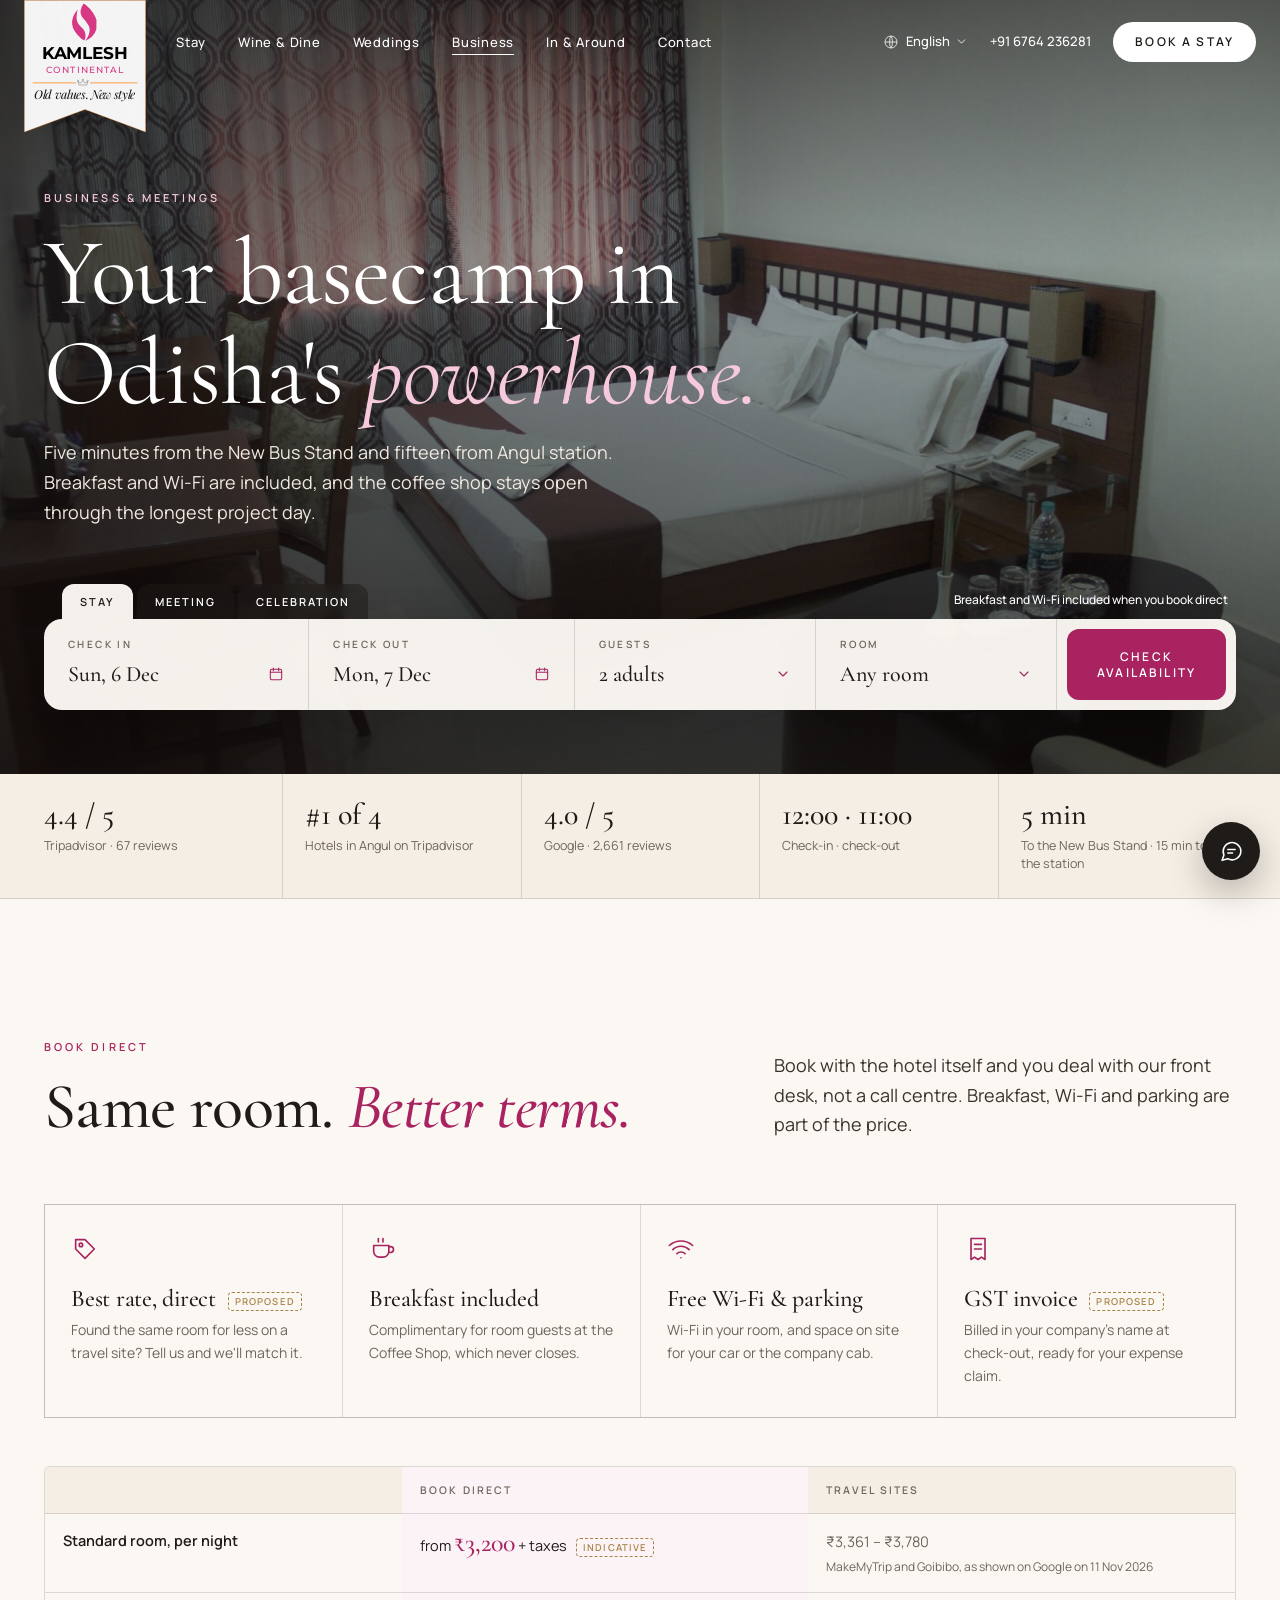
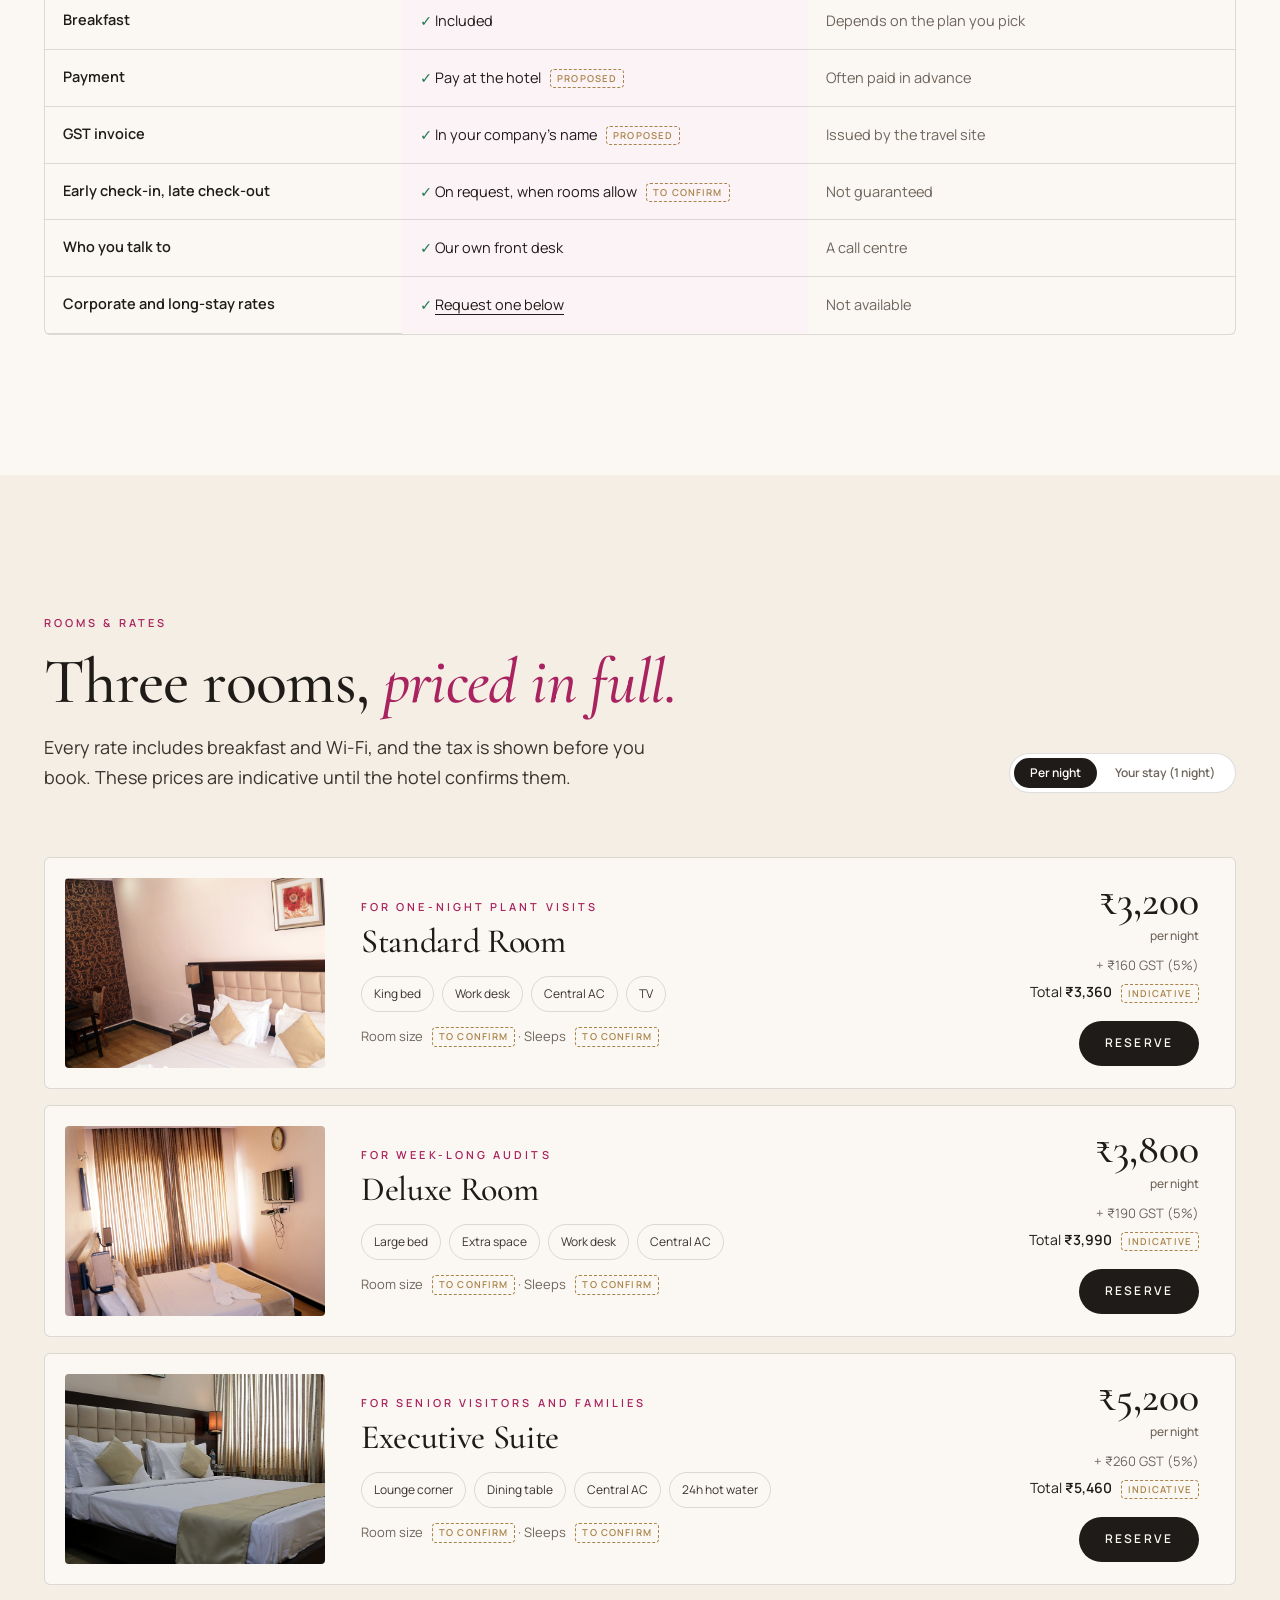
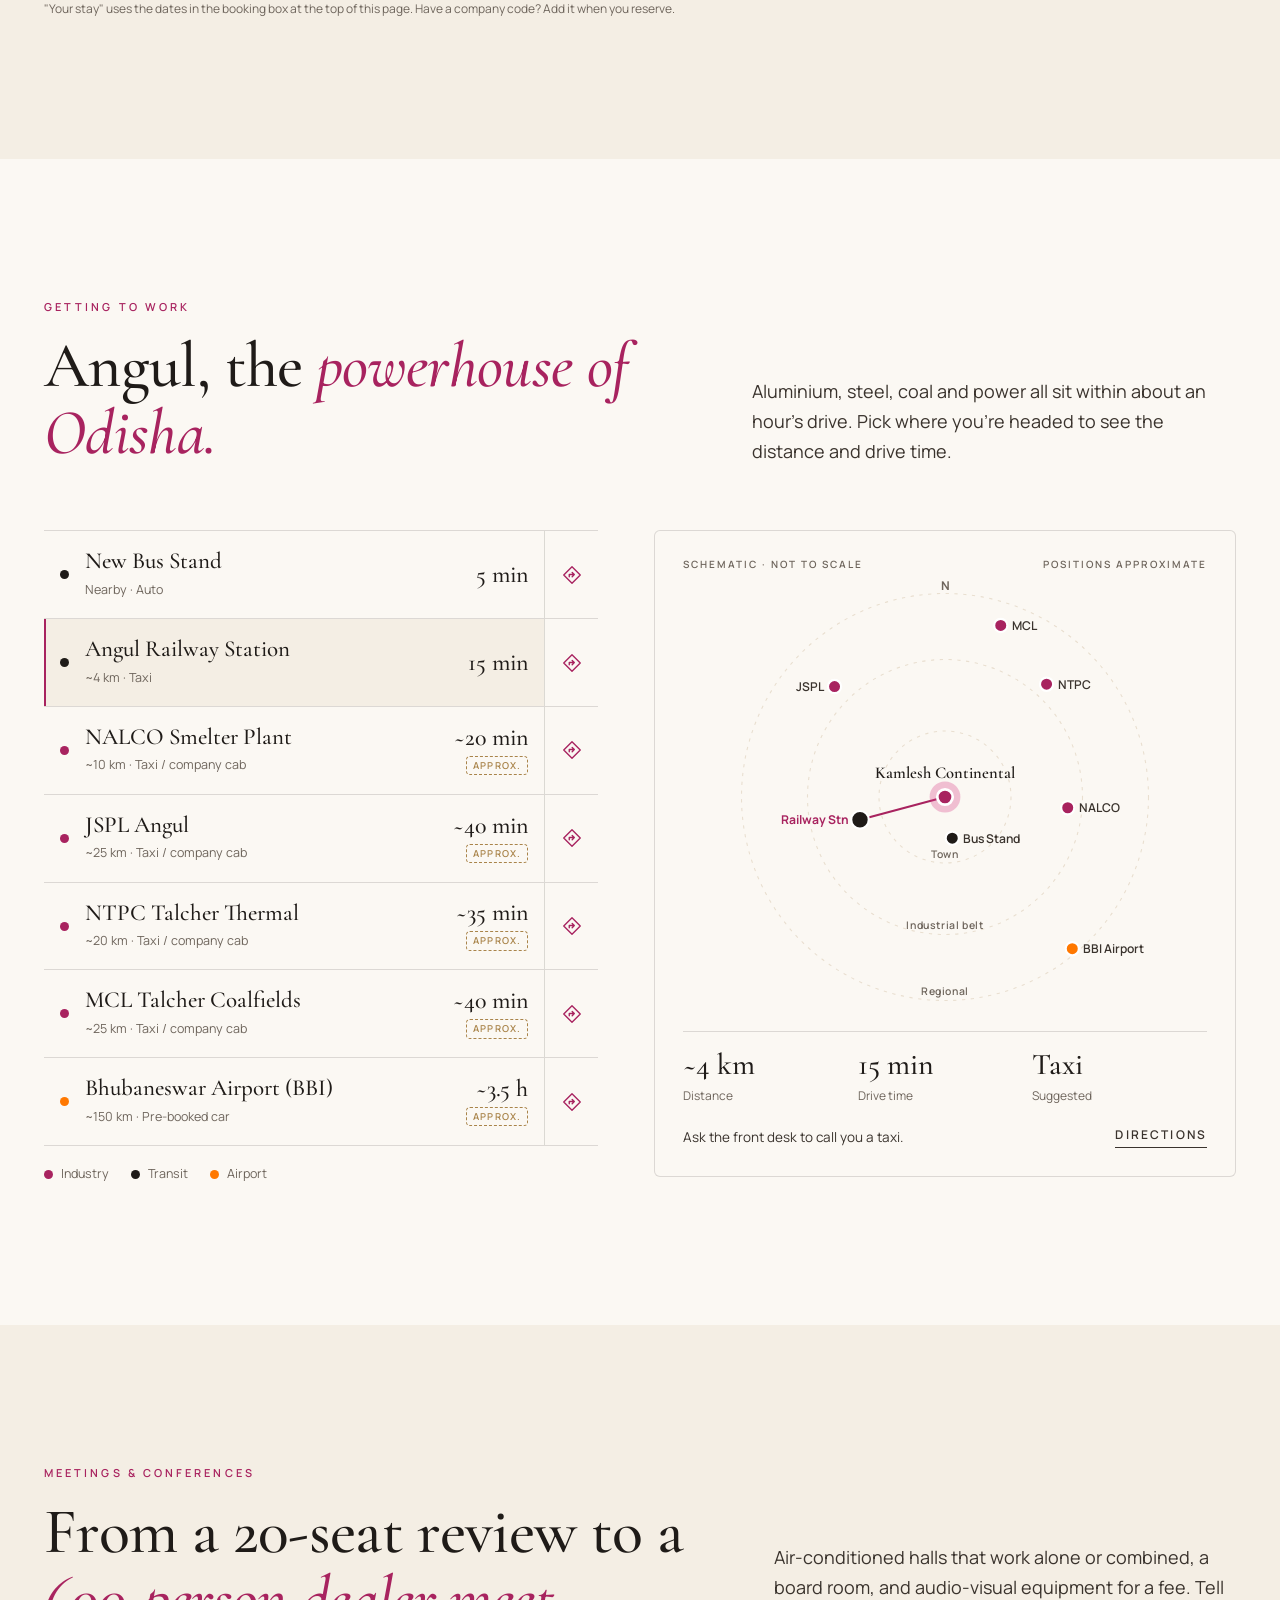
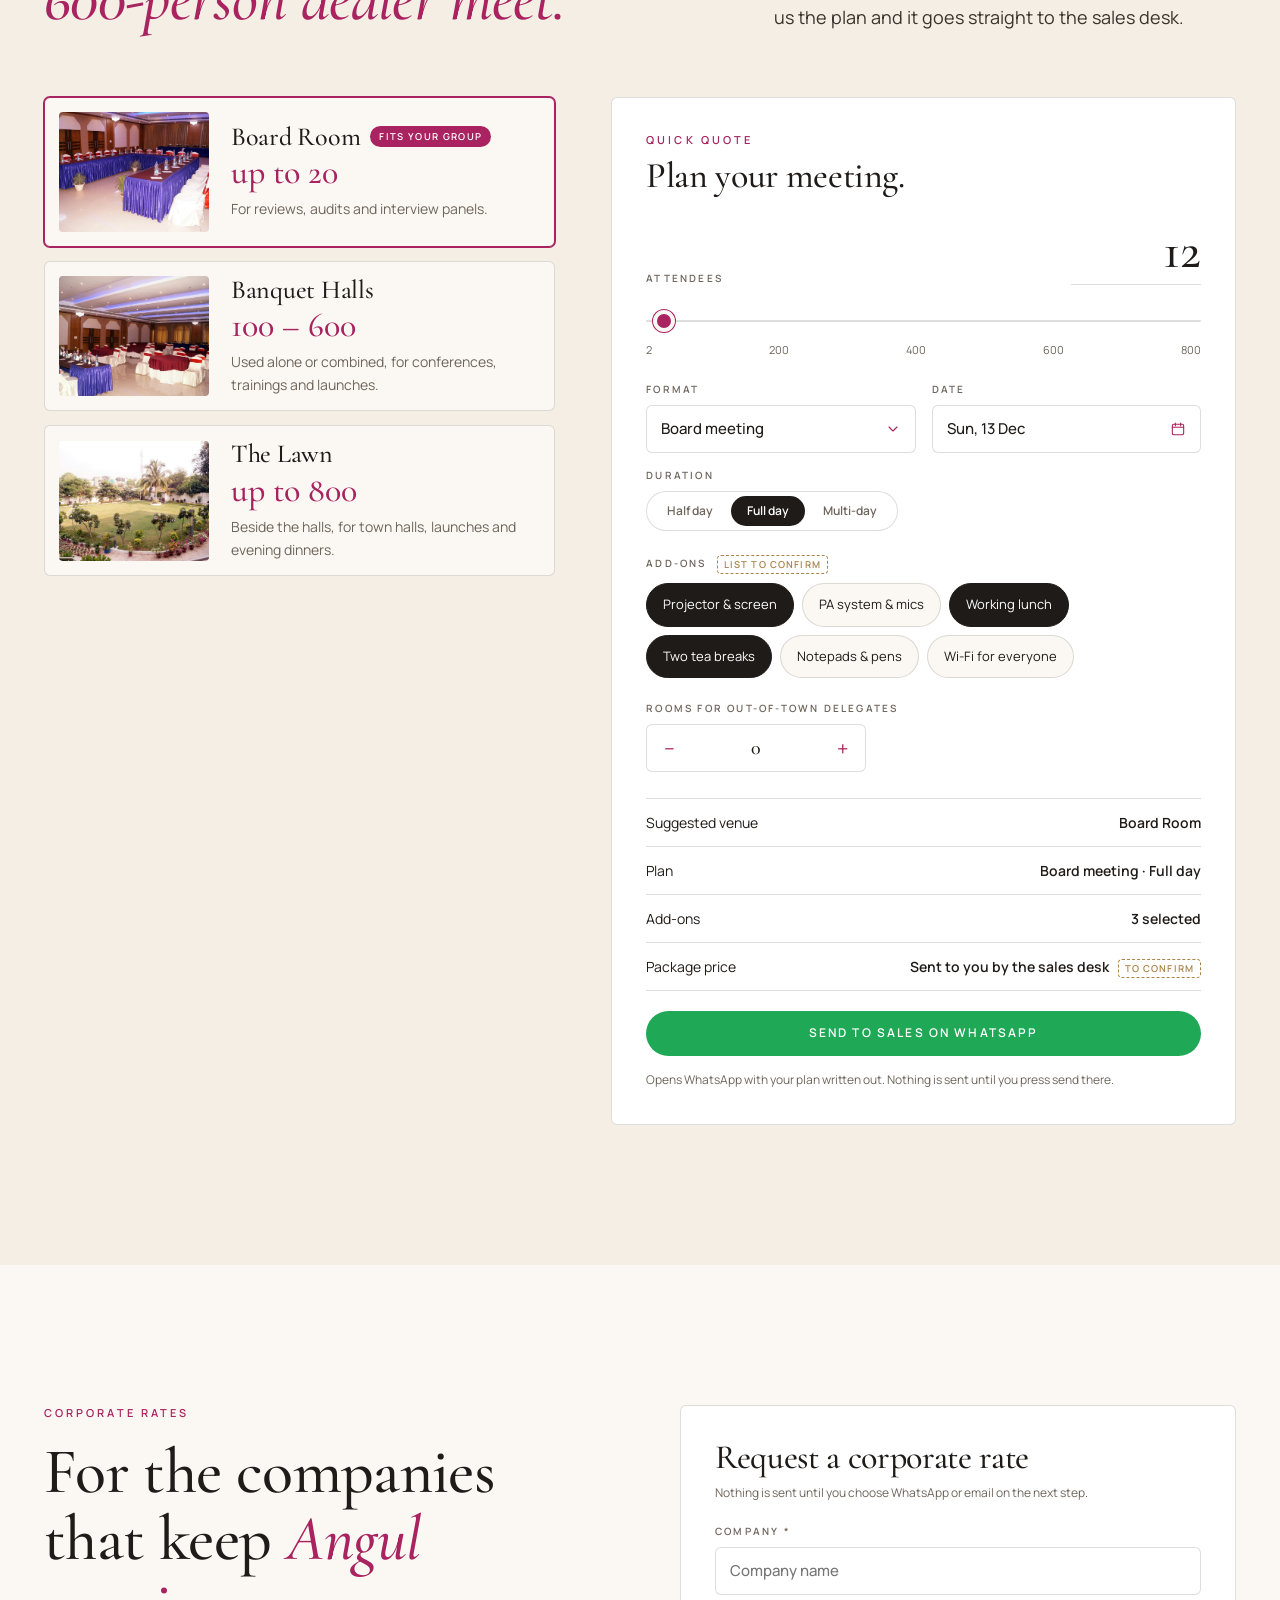
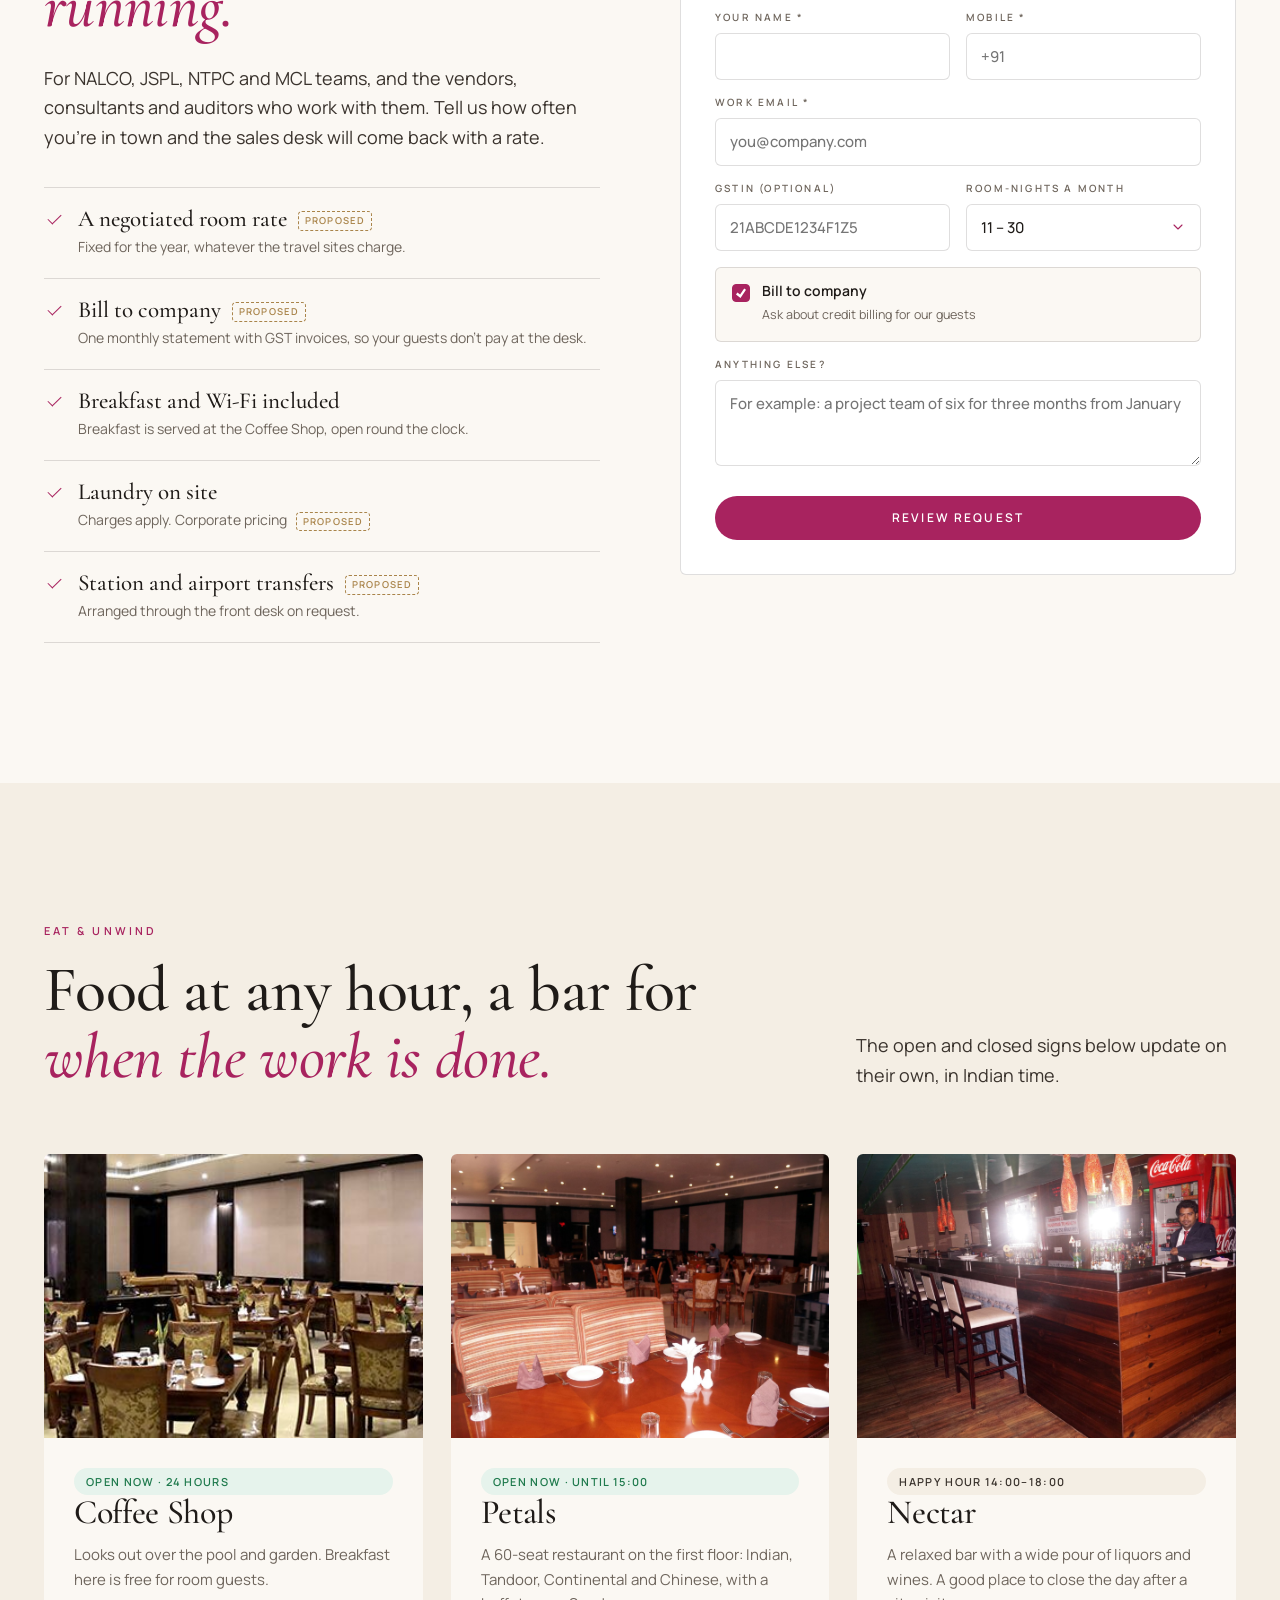
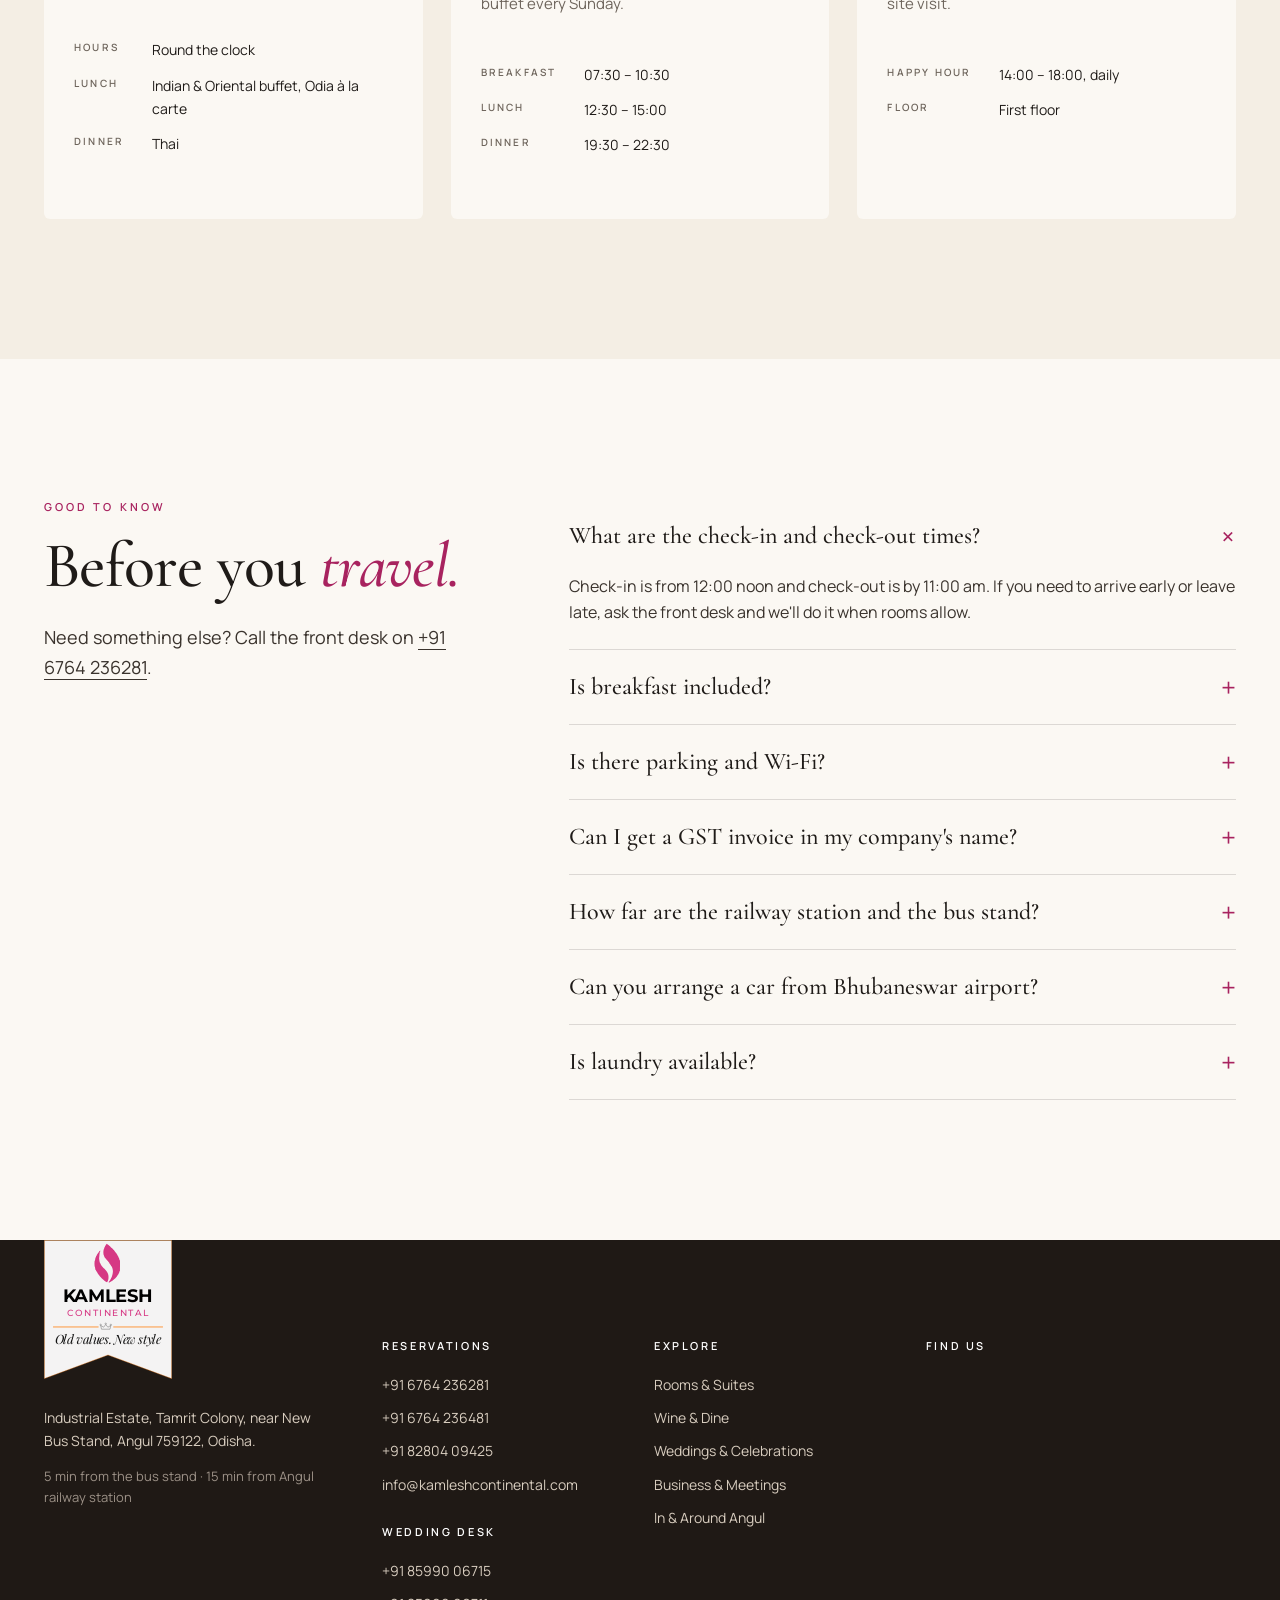
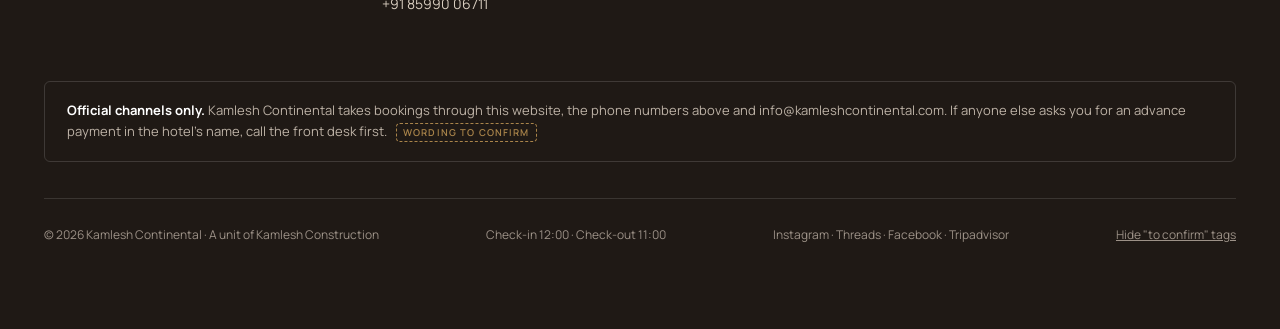
==== business.html @ c8472833 "Initial commit - Kamlesh Continental website" ====
<!doctype html>
<html lang="en">
<head>
<meta charset="utf-8">
<meta name="viewport" content="width=device-width, initial-scale=1">
<script>try{var l=new URLSearchParams(location.search).get('lang')||localStorage.getItem('kc-lang');if(l==='hi'||l==='or'){document.documentElement.lang=l;document.documentElement.className+=' kc-i18n-wait';setTimeout(function(){document.documentElement.classList.remove('kc-i18n-wait')},2500)}}catch(e){}</script>
<title>Business stays &amp; meetings · Kamlesh Continental, Angul</title>
<meta name="description" content="A three-star business hotel in Angul, Odisha: rooms with breakfast and Wi-Fi, a 20-seat board room, banquet halls for 100 to 600, corporate rates and a 24-hour coffee shop, five minutes from the New Bus Stand.">
<link rel="icon" href="assets/favicon.svg" type="image/svg+xml">
<link rel="preconnect" href="https://fonts.googleapis.com">
<link rel="preconnect" href="https://fonts.gstatic.com" crossorigin>
<link href="https://fonts.googleapis.com/css2?family=Cormorant+Garamond:ital,wght@0,400;0,500;0,600;1,400;1,500&family=Manrope:wght@400;500;600;700&family=Noto+Sans+Oriya:wght@500&display=swap" rel="stylesheet">
<!-- logo lettering only: a tiny subset of the two logo typefaces -->
<link href="https://fonts.googleapis.com/css2?family=Montserrat:wght@500;700&family=Playfair+Display:ital@1&text=ACEHIKLMNOSTadelstuvwy.%20&display=swap" rel="stylesheet">
<link rel="stylesheet" href="assets/site.css?v=10">
<link rel="stylesheet" href="assets/business.css?v=10">
<script src="assets/controls.js?v=10" defer></script>
<script src="assets/site.js?v=10" defer></script>
<script src="assets/i18n.js?v=10" defer></script>
</head>
<body data-page="business" data-trip="Business">

<!-- The Kamlesh Continental logo, redrawn as a vector from the hotel's own artwork. Used via <use href="#kc-logo">. -->
<svg width="0" height="0" style="position:absolute" aria-hidden="true">
<symbol id="kc-logo" viewBox="0 0 170 185">
  <path d="M.5.5h169v183.6L85 152.7.5 184.1z" fill="#fff" fill-opacity=".95" stroke="#FF7800" stroke-opacity=".45"/>
  <path d="M74.42 14.22C74.54 14.27 74.66 14.32 74.78 14.37C74.8 14.53 74.97 14.48 74.85 14.84C74.72 15.2 74.29 15.07 74.03 16.53C73.78 17.99 73.43 22.07 73.31 23.59C73.2 25.11 73.22 24.6 73.35 25.66C73.48 26.71 73.85 29.01 74.1 29.91C74.35 30.8 74.64 30.63 74.83 31.03C75.02 31.43 75.05 31.96 75.22 32.29C75.38 32.61 75.65 32.71 75.81 32.97C75.98 33.22 75.83 33.3 76.22 33.82C76.61 34.33 77.24 35.09 78.16 36.08C79.07 37.07 80.79 38.68 81.72 39.74C82.65 40.81 83.24 41.67 83.75 42.47C84.26 43.27 84.47 43.7 84.78 44.55C85.09 45.41 85.47 46.45 85.6 47.59C85.74 48.74 85.73 50.25 85.59 51.41C85.45 52.56 85.03 53.8 84.77 54.53C84.5 55.26 84.21 55.53 84.01 55.78C83.82 56.04 83.78 56.04 83.59 56.07C83.41 56.09 83.3 56.14 82.91 55.93C82.51 55.73 81.95 55.38 81.22 54.82C80.48 54.26 79.46 53.48 78.49 52.59C77.53 51.71 76.29 50.48 75.41 49.53C74.53 48.58 73.65 47.46 73.22 46.9C72.79 46.33 73 46.36 72.84 46.16C72.68 45.95 72.54 46 72.26 45.66C71.99 45.31 71.44 44.5 71.19 44.09C70.94 43.69 70.94 43.46 70.77 43.22C70.61 42.98 70.37 42.94 70.2 42.66C70.03 42.38 69.94 41.82 69.77 41.53C69.61 41.24 69.37 41.17 69.22 40.9C69.06 40.63 69 40.22 68.84 39.91C68.67 39.6 68.39 39.55 68.23 39.03C68.06 38.51 68.03 37.46 67.87 36.78C67.71 36.11 67.41 35.67 67.28 34.98C67.15 34.29 67.1 33.64 67.07 32.66C67.05 31.68 67.09 29.89 67.13 29.09C67.18 28.3 67.19 28.4 67.32 27.91C67.44 27.42 67.75 26.79 67.9 26.16C68.05 25.52 68.04 24.61 68.2 24.09C68.36 23.57 68.68 23.45 68.84 23.03C69.01 22.61 69.06 21.96 69.22 21.59C69.37 21.23 69.61 21.19 69.79 20.84C69.96 20.49 70.12 19.8 70.28 19.49C70.45 19.17 70.64 19.18 70.78 18.96C70.93 18.73 71 18.36 71.16 18.13C71.31 17.89 71.39 18.03 71.73 17.53C72.06 17.04 72.73 15.71 73.18 15.16C73.62 14.6 74 14.53 74.42 14.22Z M83.26 5.28C83.51 5.14 83.05 4.81 83.78 5.31C84.51 5.81 86.76 7.5 87.66 8.26C88.55 9.02 88.64 9.36 89.16 9.85C89.68 10.35 90.02 10.45 90.78 11.22C91.54 11.99 92.97 13.55 93.71 14.47C94.45 15.38 94.86 16.24 95.22 16.71C95.57 17.18 95.25 16.36 95.84 17.27C96.44 18.19 98.22 21.15 98.78 22.2C99.34 23.25 99.04 23.22 99.22 23.59C99.39 23.95 99.69 24.03 99.84 24.41C99.98 24.78 99.94 25.4 100.09 25.84C100.25 26.29 100.63 26.74 100.77 27.09C100.91 27.45 100.9 25.81 100.93 27.97C100.95 30.12 100.95 37.88 100.92 40.03C100.9 42.19 100.89 40.56 100.75 40.91C100.62 41.25 100.27 41.64 100.11 42.09C99.95 42.55 99.95 43.28 99.79 43.66C99.64 44.03 99.36 44.02 99.19 44.34C99.02 44.67 98.94 45.31 98.78 45.62C98.62 45.93 98.55 45.72 98.22 46.2C97.88 46.69 97.35 47.77 96.78 48.53C96.2 49.3 95.71 49.91 94.78 50.79C93.86 51.66 92.48 52.89 91.23 53.78C89.97 54.68 88.07 55.64 87.27 56.16C86.48 56.67 86.74 56.62 86.47 56.85C86.28 56.74 86.1 56.64 85.91 56.53C85.98 56.18 85.81 55.96 86.11 55.47C86.42 54.98 87.42 54.11 87.76 53.59C88.1 53.07 87.99 52.67 88.17 52.34C88.35 52.01 88.68 51.94 88.84 51.61C89.01 51.27 88.98 50.73 89.15 50.34C89.31 49.96 89.56 50.01 89.84 49.32C90.13 48.63 90.58 47.28 90.84 46.21C91.11 45.14 91.32 43.8 91.42 42.91C91.53 42.01 91.57 41.72 91.48 40.84C91.39 39.97 91.14 38.58 90.87 37.66C90.6 36.73 90.15 35.78 89.88 35.28C89.6 34.78 89.4 34.96 89.21 34.66C89.02 34.35 88.9 33.75 88.73 33.47C88.57 33.19 88.37 33.19 88.22 32.96C88.06 32.73 87.97 32.32 87.81 32.09C87.64 31.87 87.54 32.06 87.2 31.59C86.87 31.12 86.78 30.54 85.78 29.28C84.78 28.02 82.05 25.04 81.22 24.02C80.38 23 80.94 23.38 80.77 23.16C80.61 22.93 80.41 23.01 80.24 22.66C80.08 22.3 79.99 21.53 79.8 21.03C79.62 20.53 79.29 20.43 79.13 19.66C78.97 18.89 78.82 17.5 78.83 16.41C78.84 15.31 79.03 13.86 79.19 13.09C79.35 12.32 79.63 12.27 79.79 11.78C79.94 11.29 79.95 10.59 80.12 10.16C80.28 9.72 80.61 9.55 80.78 9.19C80.95 8.84 80.98 8.35 81.15 8.03C81.32 7.71 81.6 7.6 81.78 7.28C81.96 6.97 81.99 6.49 82.24 6.16C82.49 5.82 83 5.42 83.26 5.28Z" fill="#D63884"/>
  <text x="84.6" y="82.6" text-anchor="middle" font-family="Montserrat,Gotham,Arial,sans-serif" font-weight="700" font-size="23.8" textLength="119.4" lengthAdjust="spacing" fill="#000">KAMLESH</text>
  <text x="84.6" y="101.6" text-anchor="middle" font-family="Montserrat,Gotham,Arial,sans-serif" font-weight="500" font-size="12.6" textLength="107.4" lengthAdjust="spacing" fill="#D63884">CONTINENTAL</text>
  <path d="M12 115.5h60.5M92 115.5h66" stroke="#FF7800"/>
  <g fill="none" stroke="#8d8d8d" stroke-width=".9" stroke-linejoin="round"><path d="M76.4 118.5h11.2l1.1-4.9-3.9 2.2-2.8-3.6-2.8 3.6-3.9-2.2z"/><circle cx="75.2" cy="112.7" r=".9"/><circle cx="82" cy="111.2" r=".9"/><circle cx="88.8" cy="112.7" r=".9"/></g>
  <text x="84.6" y="138.5" text-anchor="middle" font-family="'Playfair Display',Baskerville,Georgia,serif" font-style="italic" font-size="17" textLength="141" lengthAdjust="spacing" fill="#111">Old values. New style</text>
</symbol>
</svg>

<header class="hdr" id="hdr">
  <div class="wrap">
    <a href="index.html" class="brand" aria-label="Kamlesh Continental, home"><svg class="logo" viewBox="0 0 170 185" aria-hidden="true"><use href="#kc-logo"/></svg></a>
    <nav class="nav" aria-label="Primary">
      <a href="index.html#stay">Stay</a>
      <a href="index.html#dine">Wine &amp; Dine</a>
      <a href="weddings.html">Weddings</a>
      <a href="business.html" aria-current="page">Business</a>
      <a href="index.html#angul">In &amp; Around</a>
      <a href="#contact">Contact</a>
    </nav>
    <div class="hdr-cta">
      <a class="tel" href="tel:+916764236281">+91 6764 236281</a>
      <button class="btn" type="button" data-book>Book a stay</button>
      <button class="burger" id="burger" type="button" aria-label="Open menu" aria-expanded="false" aria-controls="mnav"><span></span><span></span></button>
    </div>
  </div>
</header>

<nav class="mnav" id="mnav" aria-label="Mobile">
  <button class="x" type="button" aria-label="Close menu">×</button>
  <a href="index.html">Home</a>
  <a href="index.html#stay">Stay</a>
  <a href="index.html#dine">Wine &amp; Dine</a>
  <a href="weddings.html">Weddings</a>
  <a href="business.html">Business</a>
  <a href="index.html#angul">In &amp; Around</a>
  <a href="#contact">Contact</a>
</nav>

<main>
<section class="phero biz" id="top">
  <img src="img/room-executive.jpg" alt="Executive room with a work desk at Kamlesh Continental">
  <div class="wrap">
    <div class="eyebrow">Business &amp; meetings</div>
    <h1>Your basecamp in<br>Odisha's <em>powerhouse.</em></h1>
    <p>Five minutes from the New Bus Stand and fifteen from Angul station. Breakfast and Wi-Fi are included, and the coffee shop stays open through the longest project day.</p>
    <form class="bw" id="bw" autocomplete="off" aria-label="Book or enquire">
      <div class="bw-top">
        <div class="bw-tabs" role="tablist">
          <button type="button" role="tab" class="on" aria-selected="true" data-bw="stay">Stay</button>
          <button type="button" role="tab" aria-selected="false" data-bw="meet">Meeting</button>
          <button type="button" role="tab" aria-selected="false" data-bw="event">Celebration</button>
        </div>
        <span class="bw-note">Breakfast and Wi-Fi included when you book direct</span>
      </div>
      <div class="bw-panel on" data-panel="stay">
        <label><span>Check in</span><input type="date" name="cin"></label>
        <label><span>Check out</span><input type="date" name="cout"></label>
        <label><span>Guests</span><input type="hidden" name="guests" value="2,0" data-guests></label>
        <label><span>Room</span><select name="room"><option value="">Any room</option><option value="standard">Standard</option><option value="deluxe">Deluxe</option><option value="suite">Executive Suite</option></select></label>
        <button class="bw-go" type="submit">Check<br>availability</button>
      </div>
      <div class="bw-panel" data-panel="meet">
        <label><span>Date</span><input type="date" name="mdate"></label>
        <label><span>Attendees</span><input type="number" name="mn" min="2" max="800" value="12" inputmode="numeric"></label>
        <label><span>Format</span><select name="mformat"><option>Board meeting</option><option>Training</option><option>Conference</option><option>Dealer meet</option><option>Interviews</option></select></label>
        <label><span>Duration</span><select name="mdur"><option>Half day</option><option selected>Full day</option><option>Multi-day</option></select></label>
        <button class="bw-go" type="submit">Get a<br>quote</button>
      </div>
      <div class="bw-panel" data-panel="event">
        <label><span>Date</span><input type="date" name="edate"></label>
        <label><span>Guests</span><input type="number" name="eguests" min="10" max="1200" step="1" data-step="10" value="300" inputmode="numeric"></label>
        <label><span>Occasion</span><select name="eoccasion"><option>Wedding</option><option>Reception</option><option>Engagement</option><option>Birthday</option><option>Anniversary</option><option>Corporate gala</option></select></label>
        <label><span>Guest rooms</span><select name="erooms"><option value="0">Not needed</option><option value="5">Up to 5</option><option value="10" selected>6 to 15</option><option value="20">16 or more</option></select></label>
        <button class="bw-go" type="submit">Plan the<br>day</button>
      </div>
    </form>
  </div>
</section>

<div class="trust">
  <div class="wrap">
    <div><b>4.4 / 5</b><span>Tripadvisor · 67 reviews</span></div>
    <div><b>#1 of 4</b><span>Hotels in Angul on Tripadvisor</span></div>
    <div><b>4.0 / 5</b><span>Google · 2,661 reviews</span></div>
    <div><b>12:00 · 11:00</b><span>Check-in · check-out</span></div>
    <div><b>5 min</b><span>To the New Bus Stand · 15 min to the station</span></div>
  </div>
</div>

<section class="pad" id="direct">
  <div class="wrap">
    <div class="sec-head reveal">
      <div><div class="eyebrow">Book direct</div><h2>Same room. <em>Better terms.</em></h2></div>
      <p class="lede" style="max-width:42ch">Book with the hotel itself and you deal with our front desk, not a call centre. Breakfast, Wi-Fi and parking are part of the price.</p>
    </div>
    <div class="perks reveal">
      <div class="perk"><svg viewBox="0 0 24 24" aria-hidden="true"><path d="M20 12l-8 8-8-8V4h8z"/><circle cx="8.5" cy="8.5" r="1.5"/></svg><h3>Best rate, direct <span class="tbc">proposed</span></h3><p>Found the same room for less on a travel site? Tell us and we'll match it.</p></div>
      <div class="perk"><svg viewBox="0 0 24 24" aria-hidden="true"><path d="M4 9h13v5a5 5 0 0 1-5 5H9a5 5 0 0 1-5-5zM17 10h1.500a2.500 2.500 0 0 1 0 5H17M8 3v3M12 3v3"/></svg><h3>Breakfast included</h3><p>Complimentary for room guests at the Coffee Shop, which never closes.</p></div>
      <div class="perk"><svg viewBox="0 0 24 24" aria-hidden="true"><path d="M2 9a15 15 0 0 1 20 0M5 12.500a10 10 0 0 1 14 0M8.500 16a5 5 0 0 1 7 0M12 19.500h.01"/></svg><h3>Free Wi-Fi &amp; parking</h3><p>Wi-Fi in your room, and space on site for your car or the company cab.</p></div>
      <div class="perk"><svg viewBox="0 0 24 24" aria-hidden="true"><path d="M6 3h12v18l-3-2-3 2-3-2-3 2zM9 8h6M9 12h6"/></svg><h3>GST invoice <span class="tbc">proposed</span></h3><p>Billed in your company's name at check-out, ready for your expense claim.</p></div>
    </div>
    <div class="tbl-wrap cmp reveal">
      <table class="tbl">
        <thead><tr><th scope="col"><span class="sr">What you get</span></th><th scope="col" class="hl">Book direct</th><th scope="col">Travel sites</th></tr></thead>
        <tbody>
          <tr><th scope="row">Standard room, per night</th><td class="hl">from <b class="cmp-rate" data-rate="standard">₹3,200</b> + taxes <span class="tbc">indicative</span></td><td>₹3,361 – ₹3,780<small>MakeMyTrip and Goibibo, as shown on Google on 11 Nov 2026</small></td></tr>
          <tr><th scope="row">Breakfast</th><td class="hl"><span class="yes">✓</span> Included</td><td>Depends on the plan you pick</td></tr>
          <tr><th scope="row">Payment</th><td class="hl"><span class="yes">✓</span> Pay at the hotel <span class="tbc">proposed</span></td><td>Often paid in advance</td></tr>
          <tr><th scope="row">GST invoice</th><td class="hl"><span class="yes">✓</span> In your company's name <span class="tbc">proposed</span></td><td>Issued by the travel site</td></tr>
          <tr><th scope="row">Early check-in, late check-out</th><td class="hl"><span class="yes">✓</span> On request, when rooms allow <span class="tbc">to confirm</span></td><td>Not guaranteed</td></tr>
          <tr><th scope="row">Who you talk to</th><td class="hl"><span class="yes">✓</span> Our own front desk</td><td>A call centre</td></tr>
          <tr><th scope="row">Corporate and long-stay rates</th><td class="hl"><span class="yes">✓</span> <a href="#corporate">Request one below</a></td><td>Not available</td></tr>
        </tbody>
      </table>
    </div>
  </div>
</section>

<section class="pad band" id="rates">
  <div class="wrap">
    <div class="sec-head reveal">
      <div><div class="eyebrow">Rooms &amp; rates</div><h2>Three rooms, <em>priced in full.</em></h2>
        <p class="lede" style="margin-top:18px">Every rate includes breakfast and Wi-Fi, and the tax is shown before you book. These prices are indicative until the hotel confirms them.</p></div>
      <div class="seg" id="rateMode" role="group" aria-label="Show prices"><button type="button" class="on" data-v="night" aria-pressed="true">Per night</button><button type="button" data-v="stay" aria-pressed="false" id="stayLbl">Your stay (1 night)</button></div>
    </div>
    <div class="rates">
      <article class="rate reveal" data-room="standard">
        <img src="img/room-standard.jpg" alt="Standard Room" loading="lazy">
        <div class="rate-info">
          <div class="eyebrow">For one-night plant visits</div>
          <h3>Standard Room</h3>
          <ul class="amen"><li>King bed</li><li>Work desk</li><li>Central AC</li><li>TV</li></ul>
          <p class="rate-spec">Room size <span class="tbc">to confirm</span> · Sleeps <span class="tbc">to confirm</span></p>
        </div>
        <div class="rate-price">
          <div class="price"><span class="rate-amt">₹3,200</span><small class="rate-unit">per night</small></div>
          <p class="rate-tax">+ ₹160 GST (5%)</p>
          <p class="rate-total">Total <b>₹3,360</b> <span class="tbc">indicative</span></p>
          <button class="btn btn-solid" type="button" data-book data-room="standard">Reserve</button>
        </div>
      </article>
      <article class="rate reveal" data-room="deluxe">
        <img src="img/room-deluxe.jpg" alt="Deluxe Room" loading="lazy">
        <div class="rate-info">
          <div class="eyebrow">For week-long audits</div>
          <h3>Deluxe Room</h3>
          <ul class="amen"><li>Large bed</li><li>Extra space</li><li>Work desk</li><li>Central AC</li></ul>
          <p class="rate-spec">Room size <span class="tbc">to confirm</span> · Sleeps <span class="tbc">to confirm</span></p>
        </div>
        <div class="rate-price">
          <div class="price"><span class="rate-amt">₹3,800</span><small class="rate-unit">per night</small></div>
          <p class="rate-tax">+ ₹190 GST (5%)</p>
          <p class="rate-total">Total <b>₹3,990</b> <span class="tbc">indicative</span></p>
          <button class="btn btn-solid" type="button" data-book data-room="deluxe">Reserve</button>
        </div>
      </article>
      <article class="rate reveal" data-room="suite">
        <img src="img/suite-wide.jpg" alt="Executive Suite" loading="lazy">
        <div class="rate-info">
          <div class="eyebrow">For senior visitors and families</div>
          <h3>Executive Suite</h3>
          <ul class="amen"><li>Lounge corner</li><li>Dining table</li><li>Central AC</li><li>24h hot water</li></ul>
          <p class="rate-spec">Room size <span class="tbc">to confirm</span> · Sleeps <span class="tbc">to confirm</span></p>
        </div>
        <div class="rate-price">
          <div class="price"><span class="rate-amt">₹5,200</span><small class="rate-unit">per night</small></div>
          <p class="rate-tax">+ ₹260 GST (5%)</p>
          <p class="rate-total">Total <b>₹5,460</b> <span class="tbc">indicative</span></p>
          <button class="btn btn-solid" type="button" data-book data-room="suite">Reserve</button>
        </div>
      </article>
    </div>
    <p class="fine reveal">"Your stay" uses the dates in the booking box at the top of this page. Have a company code? Add it when you reserve.</p>
  </div>
</section>

<section class="pad" id="location">
  <div class="wrap">
    <div class="sec-head reveal">
      <div><div class="eyebrow">Getting to work</div><h2>Angul, the <em>powerhouse of Odisha.</em></h2></div>
      <p class="lede" style="max-width:44ch">Aluminium, steel, coal and power all sit within about an hour's drive. Pick where you're headed to see the distance and drive time.</p>
    </div>
    <div class="commute">
      <div class="reveal">
        <div class="dests" id="dests"></div>
        <div class="legend"><span><i class="k-ind"></i>Industry</span><span><i class="k-tr"></i>Transit</span><span><i class="k-air"></i>Airport</span></div>
      </div>
      <div class="card mapcard reveal">
        <div class="map-cap"><span>Schematic · not to scale</span><span>Positions approximate</span></div>
        <svg class="cmap" id="cmap" viewBox="0 0 400 400" role="img" aria-label="Schematic map of destinations around the hotel"></svg>
        <div class="readout" aria-live="polite">
          <div><b id="rKm">~4 km</b><span>Distance</span></div>
          <div><b id="rT">15 min</b><span>Drive time</span></div>
          <div><b id="rMode">Taxi</b><span>Suggested</span></div>
        </div>
        <div class="rnote"><span id="rNote"></span><a class="link" id="rDir" target="_blank" rel="noopener">Directions</a></div>
      </div>
    </div>
  </div>
</section>

<section class="pad band" id="meetings">
  <div class="wrap">
    <div class="sec-head reveal">
      <div><div class="eyebrow">Meetings &amp; conferences</div><h2>From a 20-seat review to a <em>600-person dealer meet.</em></h2></div>
      <p class="lede" style="max-width:42ch">Air-conditioned halls that work alone or combined, a board room, and audio-visual equipment for a fee. Tell us the plan and it goes straight to the sales desk.</p>
    </div>
    <div class="meet">
      <div class="mvs reveal" id="mvs">
        <article class="mv" data-v="board"><img src="img/boardroom.jpg" alt="Board room set for a meeting" loading="lazy"><div><h3>Board Room <span class="fit-tag">Fits your group</span></h3><div class="mv-cap">up to 20</div><p>For reviews, audits and interview panels.</p></div></article>
        <article class="mv" data-v="hall"><img src="img/banquet-dining.jpg" alt="Banquet hall set with round tables" loading="lazy"><div><h3>Banquet Halls <span class="fit-tag">Fits your group</span></h3><div class="mv-cap">100 – 600</div><p>Used alone or combined, for conferences, trainings and launches.</p></div></article>
        <article class="mv" data-v="lawn"><img src="img/lawn.jpg" alt="The lawn beside the halls" loading="lazy"><div><h3>The Lawn <span class="fit-tag">Fits your group</span></h3><div class="mv-cap">up to 800</div><p>Beside the halls, for town halls, launches and evening dinners.</p></div></article>
      </div>

      <form class="card qb reveal" id="quote" novalidate aria-labelledby="quoteTitle">
        <div class="eyebrow">Quick quote</div>
        <h3 id="quoteTitle">Plan your meeting.</h3>
        <div class="q-row">
          <div class="q-top"><label class="q-label" for="qNum">Attendees</label><input class="q-num" type="number" id="qNum" min="2" max="800" value="12" inputmode="numeric"></div>
          <input type="range" id="qN" min="2" max="800" step="1" value="12" aria-label="Attendees">
          <div class="q-ticks" aria-hidden="true"><span>2</span><span>200</span><span>400</span><span>600</span><span>800</span></div>
        </div>
        <div class="form-grid q-row">
          <label class="field"><span>Format</span><select id="qFmt"><option>Board meeting</option><option>Training</option><option>Conference</option><option>Dealer meet</option><option>Interviews</option><option>Product launch</option></select></label>
          <label class="field"><span>Date</span><input type="date" id="qDate"></label>
          <div class="field full"><span>Duration</span><div class="seg" id="qDur" role="group" aria-label="Duration"><button type="button" data-v="Half day" aria-pressed="false">Half day</button><button type="button" class="on" data-v="Full day" aria-pressed="true">Full day</button><button type="button" data-v="Multi-day" aria-pressed="false">Multi-day</button></div></div>
        </div>
        <div class="field q-row"><span>Add-ons <span class="tbc">list to confirm</span></span>
          <div class="chipset" id="qAdds">
            <button type="button" class="chip" aria-pressed="true">Projector &amp; screen</button>
            <button type="button" class="chip" aria-pressed="false">PA system &amp; mics</button>
            <button type="button" class="chip" aria-pressed="true">Working lunch</button>
            <button type="button" class="chip" aria-pressed="true">Two tea breaks</button>
            <button type="button" class="chip" aria-pressed="false">Notepads &amp; pens</button>
            <button type="button" class="chip" aria-pressed="false">Wi-Fi for everyone</button>
          </div>
        </div>
        <div class="field q-row q-rooms"><span>Rooms for out-of-town delegates</span>
          <div class="stepper"><button type="button" data-d="-1" aria-label="Fewer rooms">−</button><input type="number" id="qRooms" value="0" min="0" max="40" inputmode="numeric" aria-label="Rooms for delegates"><button type="button" data-d="1" aria-label="More rooms">+</button></div>
        </div>
        <div class="summary" aria-live="polite">
          <div><span>Suggested venue</span><b id="qVenue">Board Room</b></div>
          <div><span>Plan</span><b id="qPlan">Board meeting · Full day</b></div>
          <div><span>Add-ons</span><b id="qAddsOut">3 selected</b></div>
          <div><span>Package price</span><b>Sent to you by the sales desk <span class="tbc">to confirm</span></b></div>
        </div>
        <a class="btn wa q-send" id="qWa" target="_blank" rel="noopener">Send to sales on WhatsApp</a>
        <p class="fine">Opens WhatsApp with your plan written out. Nothing is sent until you press send there.</p>
      </form>
    </div>
  </div>
</section>

<section class="pad" id="corporate">
  <div class="wrap corp">
    <div class="reveal">
      <div class="eyebrow">Corporate rates</div>
      <h2 style="margin:18px 0 24px">For the companies that keep <em>Angul running.</em></h2>
      <p class="lede">For NALCO, JSPL, NTPC and MCL teams, and the vendors, consultants and auditors who work with them. Tell us how often you're in town and the sales desk will come back with a rate.</p>
      <ul class="ticks">
        <li><b>A negotiated room rate <span class="tbc">proposed</span></b><span>Fixed for the year, whatever the travel sites charge.</span></li>
        <li><b>Bill to company <span class="tbc">proposed</span></b><span>One monthly statement with GST invoices, so your guests don't pay at the desk.</span></li>
        <li><b>Breakfast and Wi-Fi included</b><span>Breakfast is served at the Coffee Shop, open round the clock.</span></li>
        <li><b>Laundry on site</b><span>Charges apply. Corporate pricing <span class="tbc">proposed</span></span></li>
        <li><b>Station and airport transfers <span class="tbc">proposed</span></b><span>Arranged through the front desk on request.</span></li>
      </ul>
    </div>

    <div class="card white reveal" id="corpCard">
      <form id="corpForm" novalidate>
        <h3>Request a corporate rate</h3>
        <p class="fine" style="margin:8px 0 22px">Nothing is sent until you choose WhatsApp or email on the next step.</p>
        <div class="form-grid">
          <label class="field full"><span>Company *</span><input id="cCompany" type="text" autocomplete="organization" placeholder="Company name"><em class="err">Please enter your company name.</em></label>
          <label class="field"><span>Your name *</span><input id="cName" type="text" autocomplete="name"><em class="err">Please enter your name.</em></label>
          <label class="field"><span>Mobile *</span><input id="cPhone" type="tel" inputmode="tel" autocomplete="tel" placeholder="+91"><em class="err">Enter a 10-digit mobile number.</em></label>
          <label class="field full"><span>Work email *</span><input id="cEmail" type="email" autocomplete="email" placeholder="you@company.com"><em class="err">Enter a valid email address.</em></label>
          <label class="field"><span>GSTIN (optional)</span><input id="cGst" type="text" maxlength="15" autocomplete="off" placeholder="21ABCDE1234F1Z5" style="text-transform:uppercase"><em class="err">A GSTIN has 15 characters, like 21ABCDE1234F1Z5.</em></label>
          <label class="field"><span>Room-nights a month</span><select id="cNights"><option>1 – 10</option><option selected>11 – 30</option><option>31 – 60</option><option>More than 60</option></select></label>
          <label class="check full"><input type="checkbox" id="cBill" checked><span><b>Bill to company</b><small>Ask about credit billing for our guests</small></span></label>
          <label class="field full"><span>Anything else?</span><textarea id="cNotes" rows="3" placeholder="For example: a project team of six for three months from January"></textarea></label>
        </div>
        <button class="btn btn-berry corp-go" type="submit">Review request</button>
      </form>
      <div class="corp-done" id="corpDone" hidden tabindex="-1" aria-live="polite">
        <div class="eyebrow">Ready to send</div>
        <h3>Check it, then choose how to send it.</h3>
        <div class="summary" id="corpSummary"></div>
        <div class="modal-actions">
          <a class="btn wa" id="corpWa" target="_blank" rel="noopener">Send on WhatsApp</a>
          <a class="btn btn-line" id="corpMail">Send by email</a>
        </div>
        <button class="link corp-edit" type="button" id="corpEdit">Edit details</button>
      </div>
    </div>
  </div>
</section>

<section class="pad band" id="dining">
  <div class="wrap">
    <div class="sec-head reveal">
      <div><div class="eyebrow">Eat &amp; unwind</div><h2>Food at any hour, a bar for <em>when the work is done.</em></h2></div>
      <p class="lede" style="max-width:38ch">The open and closed signs below update on their own, in Indian time.</p>
    </div>
    <div class="room-grid">
      <article class="room reveal">
        <div class="room-media"><img src="img/coffee-shop.jpg" alt="The Coffee Shop" loading="lazy"></div>
        <div class="room-body">
          <span class="status" data-hours="24h">Open 24 hours</span>
          <h3>Coffee Shop</h3>
          <p>Looks out over the pool and garden. Breakfast here is free for room guests.</p>
          <dl class="facts"><dt>Hours</dt><dd>Round the clock</dd><dt>Lunch</dt><dd>Indian &amp; Oriental buffet, Odia à la carte</dd><dt>Dinner</dt><dd>Thai</dd></dl>
        </div>
      </article>
      <article class="room reveal">
        <div class="room-media"><img src="img/petals.jpg" alt="Petals restaurant" loading="lazy"></div>
        <div class="room-body">
          <span class="status" data-hours="07:30-10:30,12:30-15:00,19:30-22:30">07:30 – 22:30</span>
          <h3>Petals</h3>
          <p>A 60-seat restaurant on the first floor: Indian, Tandoor, Continental and Chinese, with a buffet every Sunday.</p>
          <dl class="facts"><dt>Breakfast</dt><dd>07:30 – 10:30</dd><dt>Lunch</dt><dd>12:30 – 15:00</dd><dt>Dinner</dt><dd>19:30 – 22:30</dd></dl>
        </div>
      </article>
      <article class="room reveal">
        <div class="room-media"><img src="img/nectar-bar.jpg" alt="Nectar bar" loading="lazy"></div>
        <div class="room-body">
          <span class="status" data-happy="14:00-18:00">Happy hour 14:00–18:00</span>
          <h3>Nectar</h3>
          <p>A relaxed bar with a wide pour of liquors and wines. A good place to close the day after a site visit.</p>
          <dl class="facts"><dt>Happy hour</dt><dd>14:00 – 18:00, daily</dd><dt>Floor</dt><dd>First floor</dd></dl>
        </div>
      </article>
    </div>
  </div>
</section>

<section class="pad" id="faq">
  <div class="wrap cols">
    <div class="reveal">
      <div class="eyebrow">Good to know</div>
      <h2 style="margin:18px 0 24px">Before you <em>travel.</em></h2>
      <p class="lede">Need something else? Call the front desk on <a href="tel:+916764236281" style="border-bottom:1px solid currentColor">+91 6764 236281</a>.</p>
    </div>
    <div class="faq reveal">
      <details open><summary>What are the check-in and check-out times?</summary><p>Check-in is from 12:00 noon and check-out is by 11:00 am. If you need to arrive early or leave late, ask the front desk and we'll do it when rooms allow.</p></details>
      <details><summary>Is breakfast included?</summary><p>Yes. Room guests get a complimentary breakfast at the Coffee Shop. Petals also serves breakfast from 07:30 to 10:30.</p></details>
      <details><summary>Is there parking and Wi-Fi?</summary><p>Yes. Parking on site and Wi-Fi are both free for guests.</p></details>
      <details><summary>Can I get a GST invoice in my company's name?</summary><p>Share your company name and GSTIN when you book or check in and we'll bill it that way. <span class="tbc">to confirm</span></p></details>
      <details><summary>How far are the railway station and the bus stand?</summary><p>The New Bus Stand is about five minutes away. Angul railway station is about 4 km, roughly fifteen minutes by road.</p></details>
      <details><summary>Can you arrange a car from Bhubaneswar airport?</summary><p>Bhubaneswar is roughly 150 km away, a drive of three to four hours. Ask reservations to arrange a car. <span class="tbc">to confirm</span></p></details>
      <details><summary>Is laundry available?</summary><p>Yes. There's a laundry service, and charges apply.</p></details>
    </div>
  </div>
</section>
</main>

<footer class="foot" id="contact">
  <div class="wrap">
    <div class="foot-grid">
      <div>
        <a href="index.html" class="foot-logo" aria-label="Kamlesh Continental, home"><svg class="logo" viewBox="0 0 170 185" aria-hidden="true"><use href="#kc-logo"/></svg></a>
        <p style="font-size:14px;max-width:32ch">Industrial Estate, Tamrit Colony, near New Bus Stand, Angul 759122, Odisha.</p>
        <p style="font-size:13px;margin-top:14px;color:#9C9187">5 min from the bus stand · 15 min from Angul railway station</p>
      </div>
      <div>
        <h4>Reservations</h4>
        <ul>
          <li><a href="tel:+916764236281">+91 6764 236281</a></li>
          <li><a href="tel:+916764236481">+91 6764 236481</a></li>
          <li><a href="tel:+918280409425">+91 82804 09425</a></li>
          <li><a href="mailto:info@kamleshcontinental.com">info@kamleshcontinental.com</a></li>
        </ul>
        <h4 style="margin-top:30px">Wedding desk</h4>
        <ul>
          <li><a href="tel:+918599006715">+91 85990 06715</a></li>
          <li><a href="tel:+918599006711">+91 85990 06711</a></li>
        </ul>
      </div>
      <div>
        <h4>Explore</h4>
        <ul>
          <li><a href="index.html#stay">Rooms &amp; Suites</a></li>
          <li><a href="index.html#dine">Wine &amp; Dine</a></li>
          <li><a href="weddings.html">Weddings &amp; Celebrations</a></li>
          <li><a href="business.html">Business &amp; Meetings</a></li>
          <li><a href="index.html#angul">In &amp; Around Angul</a></li>
        </ul>
      </div>
      <div>
        <h4>Find us</h4>
        <div class="map"><iframe title="Map to Kamlesh Continental" loading="lazy" src="https://maps.google.com/maps?q=20.8349281,85.103498&z=15&output=embed"></iframe></div>
      </div>
    </div>
    <p class="fraud"><b>Official channels only.</b> Kamlesh Continental takes bookings through this website, the phone numbers above and info@kamleshcontinental.com. If anyone else asks you for an advance payment in the hotel's name, call the front desk first. <span class="tbc">wording to confirm</span></p>
    <div class="foot-bottom">
      <span>© <span data-year>2026</span> Kamlesh Continental · A unit of Kamlesh Construction</span>
      <span>Check-in 12:00 · Check-out 11:00</span>
      <span><a href="https://www.instagram.com/kamleshcontinentalangul/">Instagram</a> · <a href="https://www.threads.com/@kamleshcontinentalangul">Threads</a> · <a href="https://www.facebook.com/HotelKamleshContinental">Facebook</a> · <a href="https://www.tripadvisor.in/Hotel_Review-g1202866-d6982257-Reviews-Hotel_Kamlesh_Continental-Angul_Odisha.html">Tripadvisor</a></span>
      <button type="button" data-tbc-toggle>Hide "to confirm" tags</button>
    </div>
  </div>
</footer>

<!-- floating contact panel (desktop) -->
<div class="connect" id="connect">
  <div class="connect-panel" id="connectPanel">
    <a href="https://wa.me/918280409425" target="_blank" rel="noopener"><span class="ic w"><svg viewBox="0 0 24 24"><path d="M21 11.5a8.5 8.5 0 0 1-12.6 7.4L3 20.5l1.7-5.2A8.5 8.5 0 1 1 21 11.500z"/></svg></span><span><b>WhatsApp reservations</b><small>Rooms and general questions</small></span></a>
    <a href="https://wa.me/918599006715" target="_blank" rel="noopener"><span class="ic w"><svg viewBox="0 0 24 24"><path d="M21 11.5a8.5 8.5 0 0 1-12.6 7.4L3 20.5l1.7-5.2A8.5 8.5 0 1 1 21 11.500z"/></svg></span><span><b>WhatsApp wedding desk</b><small>Weddings, parties and events</small></span></a>
    <a href="tel:+916764236281"><span class="ic"><svg viewBox="0 0 24 24"><path d="M5 4h4l2 5-2.5 1.5a11 11 0 0 0 5 5L15 13l5 2v4a2 2 0 0 1-2 2A16 16 0 0 1 3 6a2 2 0 0 1 2-2z"/></svg></span><span><b>Call the front desk</b><small>+91 6764 236281 · 24 hours</small></span></a>
    <a href="mailto:info@kamleshcontinental.com"><span class="ic"><svg viewBox="0 0 24 24"><rect x="3" y="5" width="18" height="14" rx="2"/><path d="m3 7 9 6 9-6"/></svg></span><span><b>Email us</b><small>info@kamleshcontinental.com</small></span></a>
  </div>
  <button class="connect-btn" type="button" aria-label="Contact the hotel" aria-expanded="false" aria-controls="connectPanel"><svg viewBox="0 0 24 24" aria-hidden="true"><path d="M21 11.5a8.5 8.5 0 0 1-12.6 7.4L3 20.5l1.7-5.2A8.5 8.5 0 1 1 21 11.5z"/><path d="M8.5 10h7M8.5 13.5h4.5"/></svg></button>
</div>

<!-- sticky action bar (mobile) -->
<nav class="mbar" aria-label="Quick actions">
  <a href="tel:+916764236281">Call</a>
  <a href="https://wa.me/918280409425" target="_blank" rel="noopener">WhatsApp</a>
  <a href="#" data-book>Book a stay</a>
</nav>

<!-- stay modal: opened by any [data-book] element or by KC.openStay({cin, cout, guests, room, trip}) -->
<div class="modal" id="stayModal" role="dialog" aria-modal="true" aria-labelledby="stayTitle">
  <div class="modal-card">
    <button class="x" type="button" data-close aria-label="Close">×</button>
    <div class="eyebrow">Your stay</div>
    <h3 id="stayTitle">Almost there.</h3>
    <div class="m-grid">
      <label class="field"><span>Check in</span><input type="date" id="mCin"></label>
      <label class="field"><span>Check out</span><input type="date" id="mCout"></label>
      <label class="field"><span>Guests</span><input type="hidden" id="mGuests" value="2,0" data-guests></label>
      <div class="field"><span>Trip</span><div class="seg" id="mTrip"><button type="button" data-v="Leisure">Leisure</button><button type="button" data-v="Business">Business</button></div></div>
    </div>
    <div class="m-rooms" id="mRooms"></div>
    <label class="field"><span>Corporate code (optional)</span><input id="mCode" type="text" autocomplete="off" placeholder="If your company has a rate with us"></label>
    <div class="summary" id="mSummary"></div>
    <div class="modal-actions">
      <a class="btn wa" id="mWa" target="_blank" rel="noopener">Confirm on WhatsApp</a>
      <a class="btn btn-line" href="tel:+916764236281">Call reservations</a>
    </div>
    <p class="fine">The hotel confirms every booking on WhatsApp or by phone, and nothing is charged online. <span class="tbc">prices indicative</span></p>
  </div>
</div>

<script src="assets/business.js?v=10" defer></script>
</body>
</html>
---- assets/site.css ----
/* ==========================================================================
   Kamlesh Continental · shared design system ("Heritage Editorial")
   Ivory paper, serif display type, berry + brass accents, pill buttons.
   Every page loads this file. Page-only styles go in weddings.css / business.css
   and must reuse these tokens so the three pages read as one site.
   ========================================================================== */

:root{
  --paper:#FBF8F3; --ivory:#F4EEE4; --sand:#E9DFD0;
  --ink:#1F1B18; --ink-2:#3A332D; --muted:#6E655C; --line:rgba(31,27,24,.14);
  --brand:#D63884; --berry:#A8235F; --brass:#A9844A; --saffron:#FF7800;
  --ok:#1F7A4D; --wa:#1FA855; --dark:#1F1915; --dark-2:#2A231E; --rose:#F3A9C9; --cream:#D8CDBF;
  --serif:"Cormorant Garamond",Georgia,serif; --sans:"Manrope",system-ui,sans-serif;
  --wrap:1240px; --r:6px; --ease:cubic-bezier(.2,.7,.2,1);
}

/* ---------- base ---------- */
*{box-sizing:border-box;margin:0;padding:0}
html{scroll-behavior:smooth;overflow-x:clip}
body{background:var(--paper);color:var(--ink);font:400 16px/1.65 var(--sans);-webkit-font-smoothing:antialiased;overflow-x:hidden}
img{display:block;max-width:100%}
a{color:inherit;text-decoration:none}
button{font:inherit;cursor:pointer;border:0;background:none;color:inherit}
input,select,textarea{font:inherit;color:inherit}
ul{list-style:none}
[hidden]{display:none!important}
[id]{scroll-margin-top:110px}
:focus-visible{outline:2px solid var(--brand);outline-offset:3px;border-radius:4px}
.wrap{max-width:var(--wrap);margin:0 auto;padding:0 24px}
.sr{position:absolute;width:1px;height:1px;overflow:hidden;clip:rect(0 0 0 0);white-space:nowrap}

/* ---------- type ---------- */
.eyebrow{font:600 11px/1.4 var(--sans);letter-spacing:.28em;text-transform:uppercase;color:var(--berry)}
h1,h2,h3{font-family:var(--serif);font-weight:500;letter-spacing:-.01em;line-height:1.05}
h2{font-size:clamp(36px,5vw,64px)}
h3{font-size:30px}
h1 em,h2 em{font-style:italic;color:var(--berry)}
.lede{font-size:18px;color:var(--ink-2);max-width:56ch}
.muted{color:var(--muted)}
.odia{font:500 18px/1.4 "Noto Sans Oriya",sans-serif;opacity:.85;letter-spacing:.02em}

/* ---------- buttons & links ---------- */
.btn{display:inline-flex;align-items:center;justify-content:center;gap:10px;padding:15px 26px;font:600 12px/1.2 var(--sans);letter-spacing:.18em;text-transform:uppercase;border-radius:999px;transition:all .35s var(--ease);text-align:center}
.btn-solid{background:var(--ink);color:var(--paper)}
.btn-solid:hover{background:var(--berry)}
.btn-berry{background:var(--berry);color:#fff}
.btn-berry:hover{background:var(--ink)}
.btn-line{border:1px solid currentColor}
.btn-line:hover{background:var(--ink);color:var(--paper);border-color:var(--ink)}
.btn-light{background:#fff;color:var(--ink)}
.btn-light:hover{background:var(--berry);color:#fff}
.btn-ghost{border:1px solid rgba(255,255,255,.6);color:#fff}
.btn-ghost:hover{background:#fff;color:var(--ink)}
.btn.wa{background:var(--wa);color:#fff}
.btn.wa:hover{background:#178a45}
.link{font:600 12px/1 var(--sans);letter-spacing:.18em;text-transform:uppercase;border-bottom:1px solid currentColor;padding-bottom:6px;transition:color .3s}
.link:hover{color:var(--berry)}

/* "to confirm" tag: marks any fact the hotel has not confirmed yet.
   The footer toggle adds .no-tbc to <html> to preview the clean page. */
.tbc{display:inline-block;font:600 9.5px/1.2 var(--sans);letter-spacing:.12em;text-transform:uppercase;color:var(--brass);border:1px dashed var(--brass);border-radius:4px;padding:3px 6px;vertical-align:middle;margin-left:6px;white-space:nowrap;font-style:normal}
.no-tbc .tbc{display:none}

/* ---------- header ---------- */
.hdr{position:fixed;inset:0 0 auto 0;z-index:50;color:#fff;transition:background .4s var(--ease),box-shadow .4s,color .4s}
.hdr.solid{background:rgba(251,248,243,.95);backdrop-filter:blur(10px);color:var(--ink);box-shadow:0 1px 0 var(--line)}
.hdr .wrap{position:relative;display:flex;align-items:center;justify-content:space-between;gap:24px;height:84px;max-width:1400px;padding-left:176px;transition:height .4s var(--ease)}
.hdr.solid .wrap{height:72px}
/* the logo hangs from the top edge as a pennant, as on the hotel's own site */
.brand{position:absolute;left:24px;top:0;width:122px;transition:width .4s var(--ease);filter:drop-shadow(0 8px 22px rgba(0,0,0,.22))}
.hdr.solid .brand{width:92px}
.logo{display:block;width:100%;height:auto;aspect-ratio:170/185;user-select:none}
.nav{display:flex;gap:32px;font:500 13px/1 var(--sans);letter-spacing:.06em}
.nav a{position:relative;padding:6px 0;white-space:nowrap}
.nav a::after{content:"";position:absolute;left:0;right:100%;bottom:0;height:1px;background:currentColor;transition:right .35s var(--ease)}
.nav a:hover::after,.nav a[aria-current="page"]::after{right:0}
.hdr-cta{display:flex;align-items:center;gap:22px;font:500 13px/1 var(--sans);white-space:nowrap}
.hdr .btn{padding:13px 22px;background:#fff;color:var(--ink)}
.hdr.solid .btn{background:var(--ink);color:#fff}
.hdr .btn:hover{background:var(--berry);color:#fff}
.burger{display:none;width:44px;height:44px;position:relative}
.burger span{position:absolute;left:10px;right:10px;height:1.5px;background:currentColor}
.burger span:nth-child(1){top:17px}.burger span:nth-child(2){top:26px}
.mnav{position:fixed;inset:0;z-index:80;background:var(--ink);color:var(--paper);display:flex;flex-direction:column;justify-content:center;padding:40px;gap:16px;transform:translateY(-100%);visibility:hidden;transition:transform .6s var(--ease),visibility .6s}
.mnav.on{transform:none;visibility:visible}
.mnav a{font:400 42px/1.1 var(--serif)}
.mnav .x{position:absolute;right:20px;top:18px;font-size:32px;width:48px;height:48px}

/* ---------- home hero (slideshow) ---------- */
.hero{position:relative;height:100svh;min-height:680px;overflow:hidden;color:#fff;background:#1d1714}
.slide{position:absolute;inset:0;opacity:0;transition:opacity 1.6s ease}
.slide.on{opacity:1}
.slide img{width:100%;height:100%;object-fit:cover;transform:scale(1.08);transition:transform 9s linear}
.slide.on img{transform:scale(1)}
.hero::after{content:"";position:absolute;inset:0;background:linear-gradient(90deg,rgba(20,14,12,.62) 0%,rgba(20,14,12,.28) 45%,rgba(20,14,12,0) 70%),linear-gradient(180deg,rgba(20,14,12,.55) 0%,rgba(20,14,12,.1) 30%,rgba(20,14,12,.3) 62%,rgba(20,14,12,.82) 100%)}
.hero-copy{position:absolute;z-index:2;left:0;right:0;bottom:214px}
.hero-copy .eyebrow{color:#F6C9DC}
.hero h1{font-size:clamp(56px,9vw,132px);font-weight:400;margin:18px 0 10px}
.hero h1 em{color:#F6C9DC}
.hero-dots{position:absolute;z-index:3;right:24px;bottom:224px;display:flex;flex-direction:column;gap:10px}
.hero-dots button{width:8px;height:8px;border-radius:50%;background:rgba(255,255,255,.45);transition:.3s}
.hero-dots button.on{background:#fff;height:28px;border-radius:6px}
.slide-cap{position:absolute;z-index:3;right:64px;bottom:229px;font:500 12px/1 var(--sans);letter-spacing:.18em;text-transform:uppercase;opacity:.8}
.hero .bw{position:absolute;z-index:4;left:50%;bottom:40px;transform:translateX(-50%);width:min(1120px,calc(100% - 48px))}

/* ---------- inner-page hero ---------- */
.phero{position:relative;min-height:76svh;display:flex;align-items:flex-end;color:#fff;background:#1d1714;overflow:hidden}
.phero>img{position:absolute;inset:0;width:100%;height:100%;object-fit:cover}
.phero::after{content:"";position:absolute;inset:0;background:linear-gradient(90deg,rgba(20,14,12,.68),rgba(20,14,12,.28) 58%,rgba(20,14,12,.08)),linear-gradient(180deg,rgba(20,14,12,.55),rgba(20,14,12,.12) 34%,rgba(20,14,12,.72))}
.phero>.wrap{position:relative;z-index:2;width:100%;padding-top:190px;padding-bottom:76px}
.phero .eyebrow{color:#F6C9DC}
.phero h1{font-size:clamp(48px,7.4vw,108px);font-weight:400;margin:18px 0 16px}
.phero h1 em{color:#F6C9DC}
.phero p{max-width:54ch;font-size:18px;color:#F1E9E0}
.phero .cta{display:flex;gap:12px;flex-wrap:wrap;margin-top:30px}

/* ---------- booking widget (tabs: stay / meeting / celebration) ---------- */
.bw{position:relative;background:rgba(251,248,243,.97);color:var(--ink);border-radius:18px;box-shadow:0 30px 80px rgba(0,0,0,.35)}
.bw-top{position:absolute;left:0;right:0;bottom:100%;display:flex;align-items:flex-end;justify-content:space-between;gap:16px;padding:0 8px 0 18px}
.bw-tabs{display:flex;gap:4px}
.bw-tabs button{padding:12px 18px;border-radius:12px 12px 0 0;font:600 11px/1 var(--sans);letter-spacing:.18em;text-transform:uppercase;color:#fff;background:rgba(31,27,24,.5);backdrop-filter:blur(6px);transition:background .3s,color .3s}
.bw-tabs button:hover{background:rgba(31,27,24,.75)}
.bw-tabs button.on{background:rgba(251,248,243,.97);color:var(--ink)}
.bw-note{font:500 12px/1 var(--sans);color:#fff;padding-bottom:13px;display:flex;gap:8px;align-items:center}
.bw-note i{width:6px;height:6px;border-radius:50%;background:#7CE0A3}
.bw-panel{display:none;grid-template-columns:1.1fr 1.1fr 1fr 1fr auto;align-items:stretch}
.bw-panel.on{display:grid}
.bw label{display:block;padding:20px 24px;border-right:1px solid var(--line);cursor:pointer;min-width:0}
.bw label>span:first-child{display:block;font:600 10px/1 var(--sans);letter-spacing:.24em;text-transform:uppercase;color:var(--muted);margin-bottom:9px}
.bw input,.bw select{width:100%;min-width:0;border:0;background:none;font:500 22px/1.1 var(--serif);color:var(--ink);outline:none;appearance:none;-webkit-appearance:none}
.bw-go{margin:10px;border-radius:12px;background:var(--berry);color:#fff;padding:0 30px;min-height:58px;font:600 12px/1.3 var(--sans);letter-spacing:.18em;text-transform:uppercase;transition:background .3s}
.bw-go:hover{background:var(--ink)}

/* ---------- trust strip ---------- */
.trust{background:var(--ivory);border-bottom:1px solid var(--line)}
.trust .wrap{display:grid;grid-template-columns:repeat(5,1fr)}
.trust .wrap>div{padding:26px 22px;border-left:1px solid var(--line)}
.trust .wrap>div:first-child{border-left:0;padding-left:0}
.trust b{display:block;font:500 30px/1 var(--serif)}
.trust span{display:block;font-size:12.5px;line-height:1.4;color:var(--muted);margin-top:7px}

/* ---------- sections ---------- */
section{position:relative}
.pad{padding:140px 0}
.pad-sm{padding:90px 0}
.band{background:var(--ivory)}
.dark{background:var(--dark);color:var(--ivory)}
.dark .eyebrow{color:var(--rose)}
.dark h2 em{color:var(--rose)}
.dark .lede{color:var(--cream)}
.sec-head{display:flex;justify-content:space-between;align-items:end;gap:40px;margin-bottom:64px}
.sec-head h2{margin-top:18px}
.reveal{opacity:0;transform:translateY(28px);transition:opacity 1s var(--ease),transform 1s var(--ease)}
.reveal.in{opacity:1;transform:none}
@keyframes fade{from{opacity:0;transform:translateY(10px)}to{opacity:1;transform:none}}
.ikat{height:22px;background-image:url("data:image/svg+xml,%3Csvg xmlns='http://www.w3.org/2000/svg' width='44' height='22' viewBox='0 0 44 22'%3E%3Cpath d='M0 11 11 0l11 11-11 11zM22 11 33 0l11 11-11 11z' fill='none' stroke='%23A9844A' stroke-width='1'/%3E%3Cpath d='M11 6l5 5-5 5-5-5zM33 6l5 5-5 5-5-5z' fill='%23D63884' opacity='.55'/%3E%3C/svg%3E");opacity:.7}

/* ---------- story ---------- */
.intro{display:grid;grid-template-columns:1.1fr .9fr;gap:90px;align-items:center}
.intro h2{margin:22px 0 28px}
.intro-img{position:relative}
.intro-img img{width:100%;aspect-ratio:4/5;object-fit:cover;border-radius:220px 220px var(--r) var(--r)}
.stamp{position:absolute;left:-40px;bottom:40px;width:140px;height:140px;border-radius:50%;background:var(--paper);display:grid;place-items:center;text-align:center;box-shadow:0 10px 40px rgba(0,0,0,.12);font:500 15px/1.1 var(--serif)}
.stamp b{display:block;font-size:40px;font-weight:500;color:var(--berry)}
.stamp small{font:500 11px/1.3 var(--sans);color:var(--muted)}
.stats{display:grid;grid-template-columns:repeat(4,1fr);margin-top:56px;border-top:1px solid var(--line)}
.stats div{padding:26px 16px 0 0}
.stats b{display:block;font:500 44px/1 var(--serif)}
.stats span{display:block;margin-top:8px;font-size:13px;color:var(--muted)}

/* ---------- cards: rooms ---------- */
.room-grid{display:grid;grid-template-columns:repeat(3,1fr);gap:28px}
.room{background:var(--paper);border-radius:var(--r);overflow:hidden;display:flex;flex-direction:column}
.room-media{position:relative;overflow:hidden;aspect-ratio:4/3}
.room-media img{width:100%;height:100%;object-fit:cover;transition:transform 1.2s var(--ease)}
.room:hover .room-media img{transform:scale(1.06)}
.room-tag{position:absolute;top:16px;left:16px;background:rgba(251,248,243,.95);font:600 10px/1 var(--sans);letter-spacing:.2em;text-transform:uppercase;padding:9px 12px;border-radius:999px}
.room-body{padding:30px 30px 32px;display:flex;flex-direction:column;flex:1}
.room h3{font-size:34px}
.room p{color:var(--muted);margin:12px 0 20px;font-size:15px}
.amen{display:flex;flex-wrap:wrap;gap:8px;margin-bottom:26px}
.amen li{font-size:12px;padding:7px 12px;border:1px solid var(--line);border-radius:999px;color:var(--ink-2)}
.room-foot{margin-top:auto;display:flex;justify-content:space-between;align-items:end;gap:14px;padding-top:22px;border-top:1px solid var(--line)}
.price{font:500 30px/1 var(--serif)}
.price small{display:block;font:500 12px/1.4 var(--sans);color:var(--muted);margin-top:6px}

/* ---------- perks (book direct) ---------- */
.perks{display:grid;grid-template-columns:repeat(4,1fr);gap:1px;background:var(--line);border:1px solid var(--line)}
.perk{background:var(--paper);padding:30px 26px}
.perk svg{width:28px;height:28px;stroke:var(--berry);fill:none;stroke-width:1.4;stroke-linecap:round;stroke-linejoin:round;margin-bottom:16px}
.perk h3{font-size:24px;margin-bottom:6px}
.perk p{font-size:14px;color:var(--muted)}

/* ---------- horizontal rail ("a day at Kamlesh") ---------- */
.rail{--rp:max(24px,calc((100vw - var(--wrap))/2 + 24px));display:flex;gap:24px;overflow-x:auto;scroll-snap-type:x mandatory;scroll-padding-left:var(--rp);padding:10px 24px 40px var(--rp);scrollbar-width:none;cursor:grab}
.rail::-webkit-scrollbar{display:none}
.moment{flex:0 0 340px;scroll-snap-align:start;border-radius:var(--r);overflow:hidden;background:var(--dark-2);position:relative}
.moment img{width:100%;height:420px;object-fit:cover;filter:saturate(.9)}
.moment::after{content:"";position:absolute;inset:0;background:linear-gradient(180deg,transparent 35%,rgba(20,15,12,.92))}
.moment-txt{position:absolute;z-index:1;left:26px;right:26px;bottom:24px}
.moment time{font:400 56px/1 var(--serif);color:#fff}
.moment h3{font-size:26px;margin:6px 0;color:#fff}
.moment p{font-size:14px;color:var(--cream);line-height:1.5}
.rail-ctrl{display:flex;gap:10px}
.rail-ctrl button{width:52px;height:52px;border-radius:50%;border:1px solid currentColor;opacity:.75;display:grid;place-items:center;transition:.3s}
.rail-ctrl button:hover{opacity:1;background:var(--paper);color:var(--ink);border-color:var(--paper)}

/* ---------- tabs + dining ---------- */
.tabs{display:flex;gap:6px;margin:34px 0 36px;border-bottom:1px solid var(--line)}
.tabs button{padding:14px 18px;font:500 22px/1 var(--serif);color:var(--muted);border-bottom:2px solid transparent;margin-bottom:-1px;transition:.3s}
.tabs button.on{color:var(--ink);border-color:var(--berry)}
.tabpanel{display:none}
.tabpanel.on{display:block;animation:fade .6s var(--ease)}
.dine-wrap{display:grid;grid-template-columns:1fr 1fr;gap:80px;align-items:start}
.facts{display:grid;grid-template-columns:auto 1fr;gap:12px 28px;margin:26px 0 30px;font-size:14px}
.facts dt{font:600 10px/1.8 var(--sans);letter-spacing:.22em;text-transform:uppercase;color:var(--muted)}
.dine-media{position:sticky;top:120px}
.dine-media img{width:100%;aspect-ratio:4/5;object-fit:cover;border-radius:var(--r);transition:opacity .5s}
.dine-media .float{position:absolute;right:-30px;bottom:-40px;width:46%;aspect-ratio:1;border:10px solid var(--paper);border-radius:50%}
.menu-card{background:var(--ivory);border:1px solid var(--sand);padding:36px 40px;border-radius:4px;position:relative}
.menu-card::before{content:"";position:absolute;inset:8px;border:1px solid var(--sand);pointer-events:none}
.menu-card h4{font:500 13px/1 var(--sans);letter-spacing:.28em;text-transform:uppercase;text-align:center;color:var(--brass);margin-bottom:22px}
.menu-card li{display:flex;align-items:baseline;gap:12px;font:500 22px/1.2 var(--serif);padding:9px 0}
.menu-card li::after{content:"";flex:1;border-bottom:1px dotted var(--brass);order:1;transform:translateY(-5px)}
.menu-card li span{order:2;font:500 11px/1 var(--sans);letter-spacing:.14em;text-transform:uppercase;color:var(--muted)}
.status{display:inline-flex;align-items:center;gap:8px;font:600 11px/1 var(--sans);letter-spacing:.12em;text-transform:uppercase;padding:8px 12px;border-radius:999px;background:var(--ivory);color:var(--ink-2)}
.status::before{content:"";width:7px;height:7px;border-radius:50%;background:var(--muted)}
.status.open{background:#E6F3EC;color:var(--ok)}
.status.open::before{background:var(--ok)}

/* ---------- photo banner (pool) ---------- */
.banner{height:64vh;min-height:480px;overflow:hidden;color:#fff;display:flex;align-items:flex-end}
.banner>img{position:absolute;inset:-6% 0;width:100%;height:112%;object-fit:cover;will-change:transform}
.banner::after{content:"";position:absolute;inset:0;background:linear-gradient(90deg,rgba(10,30,40,.75),rgba(10,30,40,.1) 60%)}
.banner .wrap{position:relative;z-index:1;padding-bottom:90px;width:100%}
.banner h2{font-size:clamp(48px,7vw,96px)}
.banner h2 em{color:#BDE7F2}
.banner .eyebrow{color:#BDE7F2}
.banner p{max-width:44ch;color:#E3F2F6;margin:18px 0 26px}
.hours{display:flex;gap:28px;font-size:13px;color:#E3F2F6;flex-wrap:wrap}
.hours b{display:block;font:500 26px/1.1 var(--serif);color:#fff}

/* ---------- two doors (weddings / business) ---------- */
.doors{display:grid;grid-template-columns:1fr 1fr;gap:24px}
.door{position:relative;min-height:580px;border-radius:var(--r);overflow:hidden;color:#fff;display:flex;align-items:flex-end}
.door img{position:absolute;inset:0;width:100%;height:100%;object-fit:cover;transition:transform 1.4s var(--ease)}
.door:hover img{transform:scale(1.05)}
.door::after{content:"";position:absolute;inset:0;background:linear-gradient(180deg,rgba(20,14,12,.05) 25%,rgba(20,14,12,.9))}
.door-body{position:relative;z-index:1;padding:40px;width:100%}
.door .eyebrow{color:#F6C9DC}
.door h3{font-size:clamp(34px,3.6vw,50px);margin:12px 0 10px}
.door p{color:#EADFD2;max-width:42ch}
.door-facts{display:flex;gap:30px;margin:22px 0 26px;flex-wrap:wrap}
.door-facts b{display:block;font:500 36px/1 var(--serif)}
.door-facts span{font-size:12px;color:var(--cream)}

/* ---------- in & around ---------- */
.angul-hero{height:46vh;min-height:320px;position:relative;overflow:hidden}
.angul-hero img{width:100%;height:100%;object-fit:cover}
.angul-hero::after{content:"";position:absolute;inset:0;background:linear-gradient(180deg,rgba(244,238,228,0) 40%,var(--ivory))}
.places{display:grid;grid-template-columns:repeat(5,1fr);gap:1px;background:var(--line);border:1px solid var(--line);margin-top:56px}
.place{background:var(--paper);padding:28px 24px 30px;min-height:210px;transition:background .35s}
.place:hover{background:#fff}
.km{font:500 46px/1 var(--serif);color:var(--berry)}
.km small{font-size:16px;color:var(--muted);margin-left:4px}
.place h3{font-size:22px;margin:16px 0 6px}
.place p{font-size:13px;color:var(--muted);line-height:1.5}
.filters,.chipset{display:flex;gap:8px;flex-wrap:wrap}
.filters button,.chip{padding:10px 16px;border-radius:999px;border:1px solid var(--line);font-size:13px;background:var(--paper);transition:.25s;cursor:pointer}
.filters button.on,.chip.on,.chip[aria-pressed="true"]{background:var(--ink);color:#fff;border-color:var(--ink)}

/* ---------- reviews ---------- */
.reviews{text-align:center}
.score-row{display:flex;justify-content:center;gap:70px;margin:46px 0 70px;flex-wrap:wrap}
.score b{display:block;font:500 72px/1 var(--serif)}
.score span{font-size:13px;color:var(--muted)}
.quote{max-width:900px;margin:0 auto;min-height:200px}
.quote blockquote{font:400 italic clamp(28px,3.6vw,46px)/1.25 var(--serif);display:none}
.quote blockquote.on{display:block;animation:fade .8s var(--ease)}
.quote cite{display:block;margin-top:24px;font:600 11px/1 var(--sans);letter-spacing:.24em;text-transform:uppercase;font-style:normal;color:var(--muted)}

/* ---------- FAQ ---------- */
.faq{max-width:860px}
.faq details{border-bottom:1px solid var(--line)}
.faq summary{list-style:none;cursor:pointer;display:flex;justify-content:space-between;gap:20px;align-items:center;padding:22px 0;font:500 24px/1.25 var(--serif)}
.faq summary::-webkit-details-marker{display:none}
.faq summary::after{content:"+";flex:0 0 auto;font:400 26px/1 var(--sans);color:var(--berry);transition:transform .3s}
.faq details[open] summary::after{transform:rotate(45deg)}
.faq details p{padding:0 0 24px;color:var(--ink-2);max-width:68ch}
.faq a{border-bottom:1px solid currentColor}

/* ---------- tables ---------- */
.tbl-wrap{overflow-x:auto;border:1px solid var(--line);border-radius:var(--r);background:var(--paper)}
.tbl{width:100%;border-collapse:collapse;font-size:14.5px}
.tbl th,.tbl td{text-align:left;padding:16px 18px;border-bottom:1px solid var(--line);vertical-align:top}
.tbl tr:last-child td{border-bottom:0}
.tbl th{font:600 10.5px/1.4 var(--sans);letter-spacing:.2em;text-transform:uppercase;color:var(--muted);background:var(--ivory)}
.tbl .num{font:500 28px/1 var(--serif);color:var(--berry);white-space:nowrap}
.tbl .hl{background:#FCF3F7}
.yes{color:var(--ok);font-weight:600}

/* ---------- forms ---------- */
.card{background:var(--paper);border:1px solid var(--line);border-radius:var(--r);padding:34px}
.band .card,.card.white{background:#fff}
.field{display:block}
.field>span{display:block;font:600 10px/1.3 var(--sans);letter-spacing:.22em;text-transform:uppercase;color:var(--muted);margin-bottom:9px}
.field input,.field select,.field textarea{width:100%;padding:13px 14px;border:1px solid var(--line);border-radius:var(--r);background:#fff;font:500 15px/1.3 var(--sans);outline:none;transition:border-color .2s}
.field input:focus,.field select:focus,.field textarea:focus{border-color:var(--berry)}
.field.bad input,.field.bad select{border-color:#C2372F}
.field .err{display:none;font-size:12px;color:#C2372F;margin-top:6px}
.field.bad .err{display:block}
.form-grid{display:grid;grid-template-columns:1fr 1fr;gap:16px}
.form-grid .full{grid-column:1/-1}
.seg{display:inline-flex;padding:4px;border:1px solid var(--line);border-radius:999px;background:#fff;gap:2px;max-width:100%}
.seg button{padding:9px 16px;border-radius:999px;font:600 12px/1 var(--sans);color:var(--muted);transition:.25s;white-space:nowrap}
.seg button.on{background:var(--ink);color:#fff}
.stepper{display:flex;align-items:center;border:1px solid var(--line);border-radius:var(--r);background:#fff}
.stepper button{flex:0 0 44px;height:46px;font-size:20px;color:var(--berry)}
.stepper input{flex:1;min-width:0;border:0;text-align:center;font:500 20px/1 var(--serif);background:none;outline:none;padding:0;-moz-appearance:textfield}
.stepper input::-webkit-outer-spin-button,.stepper input::-webkit-inner-spin-button{-webkit-appearance:none}
input[type=range]{-webkit-appearance:none;appearance:none;width:100%;height:2px;background:var(--line);border-radius:2px;outline-offset:8px}
input[type=range]::-webkit-slider-thumb{-webkit-appearance:none;width:22px;height:22px;border-radius:50%;background:var(--berry);border:4px solid var(--paper);box-shadow:0 0 0 1px var(--berry);cursor:grab}
input[type=range]::-moz-range-thumb{width:16px;height:16px;border-radius:50%;background:var(--berry);border:4px solid var(--paper);box-shadow:0 0 0 1px var(--berry);cursor:grab}

/* ---------- footer ---------- */
.foot{background:var(--dark);color:var(--cream);padding:100px 0 40px}
.foot-grid{display:grid;grid-template-columns:1.3fr 1fr 1fr 1.4fr;gap:50px}
.foot h4{font:600 11px/1 var(--sans);letter-spacing:.24em;text-transform:uppercase;color:#fff;margin-bottom:22px}
.foot li{margin:10px 0;font-size:14px}
.foot a:hover{color:#fff}
.foot-logo{display:block;width:128px;margin:-100px 0 26px}
.map{border-radius:var(--r);overflow:hidden;height:230px;filter:grayscale(.6) contrast(1.05)}
.map iframe{width:100%;height:100%;border:0}
.fraud{margin-top:56px;padding:18px 22px;border:1px solid rgba(255,255,255,.14);border-radius:var(--r);font-size:13px;color:#BDB2A6}
.fraud b{color:#fff}
.foot-bottom{margin-top:36px;padding-top:26px;border-top:1px solid rgba(255,255,255,.12);display:flex;justify-content:space-between;font-size:12px;color:#9C9187;flex-wrap:wrap;gap:12px}
.foot-bottom button{font-size:12px;text-decoration:underline;color:#9C9187}

/* ---------- stay modal ---------- */
.modal{position:fixed;inset:0;z-index:100;background:rgba(20,15,12,.6);backdrop-filter:blur(6px);display:none;place-items:center;padding:20px;overflow-y:auto}
.modal.on{display:grid}
.modal-card{background:var(--paper);border-radius:14px;max-width:560px;width:100%;padding:36px;position:relative;animation:fade .4s var(--ease)}
.modal-card h3{font-size:38px;margin:10px 0 0}
.modal-card .x{position:absolute;right:14px;top:12px;font-size:26px;color:var(--muted);width:40px;height:40px}
.m-grid{display:grid;grid-template-columns:1fr 1fr;gap:14px;margin:22px 0 16px}
.m-rooms{display:grid;gap:8px;margin-bottom:16px}
.m-room{display:flex;justify-content:space-between;align-items:center;gap:12px;padding:13px 16px;border:1px solid var(--line);border-radius:var(--r);cursor:pointer;background:#fff;transition:.2s}
.m-room>span:first-child{display:flex;align-items:center;gap:10px}
.m-room input{accent-color:var(--berry)}
.m-room.on{border-color:var(--berry);background:#FCF3F7}
.m-room b{font:500 21px/1.1 var(--serif)}
.m-room>span:last-child{font-size:13px;color:var(--muted);white-space:nowrap}
.summary{margin:18px 0;border-top:1px solid var(--line)}
.summary div{display:flex;justify-content:space-between;gap:16px;padding:12px 0;border-bottom:1px solid var(--line);font-size:14px}
.summary b{font-weight:600;text-align:right}
.summary .total{font-size:16px}
.modal-actions{display:grid;gap:10px}
.fine{font-size:12px;color:var(--muted);margin-top:14px}

/* ---------- floating connect panel (desktop) + sticky bar (mobile) ---------- */
.connect{position:fixed;right:20px;bottom:20px;z-index:70}
.connect-btn{display:flex;align-items:center;gap:10px;padding:14px 20px;border-radius:999px;background:var(--ink);color:#fff;font:600 12px/1 var(--sans);letter-spacing:.14em;text-transform:uppercase;box-shadow:0 12px 34px rgba(0,0,0,.25);transition:background .3s}
.connect-btn:hover{background:var(--berry)}
.connect-btn i{width:8px;height:8px;border-radius:50%;background:#7CE0A3}
.connect-panel{position:absolute;right:0;bottom:calc(100% + 12px);width:310px;background:var(--paper);border:1px solid var(--line);border-radius:14px;padding:10px;box-shadow:0 24px 60px rgba(0,0,0,.22);display:none}
.connect.on .connect-panel{display:block;animation:fade .3s var(--ease)}
.connect-panel a{display:flex;gap:14px;align-items:center;padding:12px 14px;border-radius:10px}
.connect-panel a:hover{background:var(--ivory)}
.connect-panel b{display:block;font:600 14px/1.25 var(--sans)}
.connect-panel small{color:var(--muted);font-size:12px}
.ic{flex:0 0 36px;width:36px;height:36px;border-radius:50%;display:grid;place-items:center;background:var(--ivory)}
.ic svg{width:17px;height:17px;stroke:currentColor;fill:none;stroke-width:1.6;stroke-linecap:round;stroke-linejoin:round}
.ic.w{background:#E3F5EA;color:var(--wa)}
.mbar{display:none}
.toast{position:fixed;left:50%;bottom:28px;transform:translate(-50%,20px);background:var(--ink);color:#fff;padding:12px 18px;border-radius:999px;font-size:13px;opacity:0;pointer-events:none;transition:.35s var(--ease);z-index:120;max-width:calc(100vw - 32px);text-align:center}
.toast.on{opacity:1;transform:translate(-50%,0)}

/* ---------- responsive ---------- */
@media (max-width:1180px){
  .nav{display:none}
  .burger{display:block}
  .hdr-cta .tel{display:none}
  .places{grid-template-columns:repeat(2,1fr)}
  .room-grid{grid-template-columns:1fr 1fr}
  .foot-grid{grid-template-columns:1fr 1fr}
  .perks{grid-template-columns:1fr 1fr}
  .trust .wrap{grid-template-columns:repeat(3,1fr)}
  .trust .wrap>div:nth-child(4){border-left:0;padding-left:0}
  .trust .wrap>div:nth-child(n+4){border-top:1px solid var(--line)}
}
@media (max-width:820px){
  body{padding-bottom:52px}
  .pad{padding:90px 0}
  .pad-sm{padding:64px 0}
  .hdr .wrap,.hdr.solid .wrap{height:68px;padding-left:24px;justify-content:flex-end}
  .brand,.hdr.solid .brand{left:16px;width:80px}
  .hdr .btn{display:none}
  .hero{height:auto;min-height:800px}
  .hero-copy{bottom:404px}
  .hero-dots,.slide-cap,.bw-note{display:none}
  .hero .bw{bottom:84px}
  .bw-top{padding-left:14px}
  .bw-tabs button{padding:11px 13px;letter-spacing:.12em}
  .bw-panel.on{grid-template-columns:1fr 1fr}
  .bw label{padding:14px 16px;border-bottom:1px solid var(--line)}
  .bw label:nth-of-type(2n){border-right:0}
  .bw input,.bw select{font-size:19px}
  .bw-go{grid-column:1/-1;padding:16px}
  .phero>.wrap{padding-top:150px;padding-bottom:56px}
  .intro,.dine-wrap,.doors{grid-template-columns:1fr;gap:50px}
  .doors{gap:20px}
  .door{min-height:460px}
  .door-body{padding:28px}
  .stamp{left:12px}
  .stats{grid-template-columns:1fr 1fr}
  .room-grid{grid-template-columns:1fr}
  .sec-head{flex-direction:column;align-items:flex-start;margin-bottom:44px}
  .dine-media{position:relative;top:0}
  .dine-media .float{right:10px}
  .moment{flex-basis:280px}
  .moment img{height:380px}
  .foot-grid,.form-grid{grid-template-columns:1fr}
  .foot-logo{margin-top:-100px}
  .trust .wrap{grid-template-columns:1fr 1fr}
  .trust .wrap>div{padding:18px 14px}
  .trust .wrap>div:nth-child(odd){border-left:0;padding-left:0}
  .trust .wrap>div:nth-child(4){border-left:1px solid var(--line);padding-left:14px}
  .trust .wrap>div:nth-child(n+3){border-top:1px solid var(--line)}
  .connect{display:none}
  .mbar{display:grid;grid-template-columns:1fr 1fr 1.4fr;position:fixed;left:0;right:0;bottom:0;z-index:60;background:var(--paper);border-top:1px solid var(--line)}
  .mbar a{padding:18px 8px;text-align:center;font:600 12px/1 var(--sans);letter-spacing:.1em;text-transform:uppercase}
  .mbar a:nth-child(2){color:var(--ok)}
  .mbar a:last-child{background:var(--berry);color:#fff}
  .toast{bottom:72px}
  .modal-card{padding:28px 22px}
}
@media (max-width:520px){
  .places,.perks{grid-template-columns:1fr}
  .tabs button{font-size:18px;padding:12px 10px}
  .menu-card{padding:28px 22px}
  .score-row{gap:36px}
  .m-grid{grid-template-columns:1fr}
  .card{padding:24px 20px}
  .faq summary{font-size:21px}
}
@media (prefers-reduced-motion:reduce){
  *,*::before,*::after{transition:none!important;animation:none!important}
  html{scroll-behavior:auto}
  .reveal{opacity:1;transform:none}
}

/* ---------- secondary section head (a smaller h2 inside a section) ---------- */
.sub-head{margin:96px 0 36px}
.sub-head h2{font-size:clamp(30px,3.4vw,46px)}

/* ---------- two-column block: heading on the left, content on the right ---------- */
.cols{display:grid;grid-template-columns:.8fr 1.2fr;gap:80px;align-items:start}
.cols .faq{max-width:none}
@media (max-width:820px){.cols{grid-template-columns:1fr;gap:40px}}
/* keep the last footer line clear of the floating Connect button */
@media (min-width:821px){.foot{padding-bottom:84px}}

/* ==========================================================================
   Custom form controls (assets/controls.js): date picker, dropdown, steppers
   ========================================================================== */
.kc-native{position:absolute!important;width:1px!important;height:1px!important;margin:0!important;padding:0!important;border:0!important;opacity:0;pointer-events:none}
.kc-trigger{display:flex;align-items:center;justify-content:space-between;gap:10px;width:100%;min-width:0;text-align:left;color:inherit;cursor:pointer}
.kc-trigger .kc-val{min-width:0;overflow:hidden;text-overflow:ellipsis;white-space:nowrap}
.kc-trigger .kc-empty{color:var(--muted)}
.kc-trigger svg{flex:0 0 auto;width:16px;height:16px;stroke:var(--berry);fill:none;stroke-width:1.6;stroke-linecap:round;stroke-linejoin:round;transition:transform .25s var(--ease)}
.kc-select[aria-expanded="true"] svg{transform:rotate(180deg)}
.bw .kc-trigger{font:500 22px/1.2 var(--serif)}
.field .kc-trigger{padding:13px 14px;border:1px solid var(--line);border-radius:var(--r);background:#fff;font:500 15px/1.3 var(--sans);transition:border-color .2s}
.field .kc-trigger:hover,.field .kc-trigger[aria-expanded="true"]{border-color:var(--berry)}
.field.bad .kc-trigger{border-color:#C2372F}

/* popover; a bottom sheet on phones */
.kc-pop{position:fixed;z-index:110;background:var(--paper);border:1px solid var(--line);border-radius:16px;box-shadow:0 24px 60px rgba(20,15,12,.24);padding:8px;max-width:calc(100vw - 24px);animation:kc-pop .22s var(--ease)}
@keyframes kc-pop{from{opacity:0;transform:translateY(6px)}to{opacity:1;transform:none}}
.kc-pop-back{position:fixed;inset:0;z-index:109;background:rgba(20,15,12,.5);touch-action:none}
.kc-pop-head{display:none}
.kc-pop-x{width:40px;height:40px;margin-right:-8px;font-size:24px;line-height:1;color:var(--ink)}
.kc-pop.kc-sheet{left:0;right:0;bottom:0;max-width:none;border-radius:20px 20px 0 0;border-width:1px 0 0;padding:8px 18px calc(20px + env(safe-area-inset-bottom));animation:kc-sheet .3s var(--ease)}
@keyframes kc-sheet{from{transform:translateY(100%)}to{transform:none}}
.kc-sheet .kc-pop-head{display:flex;justify-content:space-between;align-items:center;padding:6px 2px 10px;font:600 11px/1 var(--sans);letter-spacing:.22em;text-transform:uppercase;color:var(--muted)}

/* dropdown list */
.kc-list{max-height:min(320px,60vh);overflow-y:auto;min-width:190px}
.kc-list li{display:flex;align-items:center;justify-content:space-between;gap:16px;padding:12px 14px;border-radius:10px;font:500 15px/1.3 var(--sans);cursor:pointer;outline:none}
.kc-list li:hover,.kc-list li:focus{background:var(--ivory)}
.kc-list li[aria-selected="true"]{color:var(--berry)}
.kc-list li[aria-selected="true"]::after{content:"";flex:0 0 auto;width:13px;height:7px;border:solid var(--berry);border-width:0 0 1.6px 1.6px;transform:rotate(-45deg) translate(2px,-2px)}
.kc-list li[aria-disabled="true"]{opacity:.4;cursor:default}
.kc-sheet .kc-list{max-height:56vh}
.kc-sheet .kc-list li{padding:15px 12px;font-size:16px}

/* calendar */
.kc-cal{width:312px;padding:10px 10px 6px}
.kc-sheet .kc-cal{width:auto;padding:0}
.kc-cal-head{display:flex;align-items:center;justify-content:space-between;margin-bottom:8px}
.kc-cal-title{font:500 25px/1.1 var(--serif)}
.kc-cal-nav{width:36px;height:36px;border-radius:50%;border:1px solid var(--line);display:grid;place-items:center;font-size:15px;transition:.2s}
.kc-cal-nav:hover:not(:disabled){background:var(--ink);color:#fff;border-color:var(--ink)}
.kc-cal-nav:disabled{opacity:.3;cursor:default}
.kc-cal-grid{display:grid;grid-template-columns:repeat(7,1fr);row-gap:2px}
.kc-dow{font:600 10px/1 var(--sans);letter-spacing:.12em;text-transform:uppercase;color:var(--muted);text-align:center;padding:10px 0}
.kc-day{position:relative;aspect-ratio:1;display:grid;place-items:center;font:500 14px/1 var(--sans);border-radius:50%;outline-offset:-2px;transition:background .15s,color .15s}
.kc-day:hover:not(:disabled){background:var(--ivory)}
.kc-day:disabled{color:var(--muted);opacity:.35;cursor:default}
.kc-day.is-today::after{content:"";position:absolute;bottom:5px;left:50%;width:4px;height:4px;margin-left:-2px;border-radius:50%;background:var(--berry)}
.kc-day.is-in,.kc-day.is-in:hover{background:#F9E6EF;border-radius:0}
.kc-day.is-sel,.kc-day.is-start,.kc-day.is-end,.kc-day.is-sel:hover,.kc-day.is-start:hover,.kc-day.is-end:hover{background:var(--berry);color:#fff}
.kc-day.is-start{border-radius:50% 0 0 50%}
.kc-day.is-end{border-radius:0 50% 50% 0}
.kc-day.is-sel::after,.kc-day.is-start::after,.kc-day.is-end::after{background:#fff}
.kc-cal-foot{display:flex;justify-content:space-between;align-items:center;gap:12px;margin-top:8px;padding:12px 2px 6px;border-top:1px solid var(--line);font-size:13px;color:var(--muted)}
.kc-cal-foot b{color:var(--ink);font-weight:600}
.kc-cal-foot em{font:600 10px/1 var(--sans);letter-spacing:.2em;text-transform:uppercase;font-style:normal;color:var(--berry)}
.kc-sheet .kc-day{font-size:16px}

/* number fields: no browser spinners; − and + buttons in the booking box */
input[type=number]{-moz-appearance:textfield}
input[type=number]::-webkit-outer-spin-button,input[type=number]::-webkit-inner-spin-button{-webkit-appearance:none;margin:0}
.kc-num{display:flex;align-items:center;gap:8px}
.kc-num input{flex:1;min-width:0;text-align:center}
.kc-num-btn{flex:0 0 30px;width:30px;height:30px;border-radius:50%;border:1px solid var(--line);display:grid;place-items:center;font-size:17px;line-height:1;color:var(--berry);transition:.2s}
.kc-num-btn:hover{background:var(--berry);color:#fff;border-color:var(--berry)}

/* tick boxes and radio buttons drawn in the site's colours */
input[type=checkbox],input[type=radio]{-webkit-appearance:none;appearance:none;flex:0 0 auto;display:inline-grid;place-content:center;width:18px;height:18px;margin:0;border:1.5px solid var(--muted);background:#fff;cursor:pointer;vertical-align:middle;transition:background .2s,border-color .2s}
input[type=checkbox]{border-radius:4px}
input[type=radio]{border-radius:50%}
input[type=checkbox]::before{content:"";width:10px;height:10px;background:#fff;clip-path:polygon(14% 44%,0 65%,45% 100%,100% 18%,82% 4%,41% 64%);transform:scale(0);transition:transform .15s}
input[type=radio]::before{content:"";width:8px;height:8px;border-radius:50%;background:var(--berry);transform:scale(0);transition:transform .15s}
input[type=checkbox]:checked{background:var(--berry);border-color:var(--berry)}
input[type=radio]:checked{border-color:var(--berry)}
input[type=checkbox]:checked::before,input[type=radio]:checked::before{transform:scale(1)}
.kc-day.is-start:disabled,.kc-day.is-sel:disabled{opacity:1;color:#fff}

/* ==========================================================================
   Languages (assets/i18n.js): the menu in the header, and type adjustments
   for Hindi and Odia, whose letters need more height and no letter-spacing.
   ========================================================================== */
.kc-i18n-wait body{opacity:0}
.lang{display:flex;align-items:center;gap:7px;cursor:pointer}
.lang>svg{flex:0 0 auto;width:16px;height:16px;stroke:currentColor;fill:none;stroke-width:1.4;opacity:.85}
.lang .kc-trigger{width:auto;gap:5px;font:500 13px/1.2 var(--sans)}
.lang .kc-trigger svg{width:13px;height:13px;stroke:currentColor}
@media (max-width:820px){.hdr-cta{gap:12px}}

html[lang=hi]{--serif:"Cormorant Garamond","Tiro Devanagari Hindi",Georgia,serif;--sans:"Manrope","Noto Sans Devanagari",system-ui,sans-serif}
html[lang=or]{--serif:"Cormorant Garamond","Noto Serif Oriya","Noto Sans Oriya",Georgia,serif;--sans:"Manrope","Noto Sans Oriya",system-ui,sans-serif}
html:is([lang=hi],[lang=or]) :is(h1,h2,h3,.kc-cal-title,.moment time){line-height:1.3;letter-spacing:0}
html:is([lang=hi],[lang=or]) :is(em,blockquote,.quote blockquote){font-style:normal}
html:is([lang=hi],[lang=or]) .hero h1{font-size:clamp(42px,6.800vw,100px)}
html:is([lang=hi],[lang=or]) .phero h1{font-size:clamp(38px,5.600vw,82px)}
html:is([lang=hi],[lang=or]) h2{font-size:clamp(29px,3.800vw,50px)}
html:is([lang=hi],[lang=or]) .banner h2{font-size:clamp(36px,5.200vw,72px)}
html:is([lang=hi],[lang=or]) .sub-head h2{font-size:clamp(26px,2.800vw,38px)}
html:is([lang=hi],[lang=or]) :is(.room h3,.door h3){font-size:clamp(26px,2.600vw,36px)}
html:is([lang=hi],[lang=or]) .quote blockquote{font-size:clamp(24px,2.800vw,36px);line-height:1.45}
html:is([lang=hi],[lang=or]) :is(.faq summary,.tabs button,.menu-card li,.perk h3,.place h3,.moment h3){line-height:1.4}
html:is([lang=hi],[lang=or]) :is(.eyebrow,.btn,.link,.bw-tabs button,.bw-go,.bw-note,.tbc,.status,.room-tag,.mbar a,.connect-btn,.field>span,.bw label>span:first-child,.facts dt,.tbl th,.foot h4,.menu-card h4,.menu-card li span,.quote cite,.slide-cap,.kc-cal-foot em,.kc-pop-head,.seg button,.chip){letter-spacing:.01em}
html:is([lang=hi],[lang=or]) :is(.eyebrow,.field>span,.bw label>span:first-child,.facts dt,.tbl th,.foot h4,.menu-card h4,.quote cite,.slide-cap,.room-tag,.status){font-size:13px;line-height:1.5}
html:is([lang=hi],[lang=or]) :is(.btn,.link,.bw-tabs button,.bw-go,.mbar a,.connect-btn){font-size:13.500px;line-height:1.4}
html:is([lang=hi],[lang=or]) .tbc{font-size:11px}
html:is([lang=hi],[lang=or]) .nav{gap:26px;font-size:14px}
/* Hindi and Odia: no letter-spacing anywhere, and the very small labels a little larger */
html:is([lang=hi],[lang=or]) body :not(svg):not(svg *){letter-spacing:0!important}
html:is([lang=hi],[lang=or]) :is(.bubble-lbl,.count .lbl,.fit,.ritual .sub,.setting dt,.setting h4,.setup span,.step small,.fit-tag,.map-cap,.q-label,.menu-card li span,.stamp small,.bw-tabs button,.kc-dow){font-size:12.500px;line-height:1.45}

/* ---------- guests picker (adults and children) ---------- */
.kc-guests[aria-expanded="true"] svg{transform:rotate(180deg)}
.kc-guest{width:310px;padding:8px 12px 10px}
.kc-sheet .kc-guest{width:auto;padding:0}
.kc-guest-row{display:flex;align-items:center;justify-content:space-between;gap:16px;padding:14px 2px;border-bottom:1px solid var(--line)}
.kc-guest-row b{display:block;font:500 22px/1.25 var(--serif)}
.kc-guest-row small{display:block;font-size:12.5px;line-height:1.4;color:var(--muted);margin-top:3px}
.kc-count{display:flex;align-items:center;gap:12px}
.kc-count button{width:36px;height:36px;border-radius:50%;border:1px solid var(--line);display:grid;place-items:center;font-size:18px;line-height:1;color:var(--berry);transition:.2s}
.kc-count button:hover:not(:disabled){background:var(--berry);color:#fff;border-color:var(--berry)}
.kc-count button:disabled{opacity:.3;cursor:default}
.kc-count output{min-width:30px;text-align:center;font:500 22px/1 var(--serif)}
.kc-done{width:100%;margin-top:14px}

/* ---------- no decorative dots ---------- */
.status::before,.bw-note i,.connect-btn i{display:none}

/* ---------- contact button: an icon instead of a word; opens on hover, stays open on click ---------- */
.connect-btn{width:58px;height:58px;padding:0;gap:0;justify-content:center;border-radius:50%}
.connect-btn svg{width:25px;height:25px;stroke:#fff;fill:none;stroke-width:1.5;stroke-linecap:round;stroke-linejoin:round}
.connect.on .connect-btn{background:var(--berry)}
.connect-panel::after{content:"";position:absolute;left:0;right:0;top:100%;height:16px}   /* lets the pointer travel from the button to the panel */

/* 14 Nov */
/* header: once the menu collapses into the burger, the language menu, Book button and burger stay at the right edge */
.hdr-cta{margin-left:auto}

/* booking box: every field has the same height, so the box keeps its size when you switch tabs */
.bw .kc-trigger,.bw .kc-num,.bw .kc-num input{height:32px}

/* places: the whole card opens Google Maps directions from the hotel */
a.place{display:flex;flex-direction:column}
.dir{display:inline-flex;align-items:center;gap:8px;margin-top:auto;padding-top:18px;font:600 11px/1 var(--sans);letter-spacing:.18em;text-transform:uppercase;color:var(--berry)}
.dir::after{content:"\2192";transition:transform .35s var(--ease)}
.place:hover .dir::after{transform:translateX(6px)}
html:is([lang=hi],[lang=or]) .dir{font-size:13px;line-height:1.5}

/* ---------- livelier: hover and press feedback ---------- */
.btn:hover{transform:translateY(-2px);box-shadow:0 10px 24px rgba(31,27,24,.16)}
.btn:active,.bw-go:active{transform:translateY(0);box-shadow:none}
.bw-go{transition:background .3s,transform .3s var(--ease)}
.bw-go:hover{transform:translateY(-1px)}
.brand{transition:width .4s var(--ease),transform .4s var(--ease)}
.brand:hover{transform:translateY(4px)}
.room{transition:transform .5s var(--ease),box-shadow .5s var(--ease)}
.room:hover{transform:translateY(-6px);box-shadow:0 24px 50px rgba(31,27,24,.12)}
.perk{transition:background .35s}
.perk:hover{background:#fff}
.perk svg{transition:transform .5s var(--ease)}
.perk:hover svg{transform:translateY(-4px) scale(1.1)}
.place{transition:background .35s,transform .45s var(--ease),box-shadow .45s var(--ease)}
.place:hover{position:relative;z-index:1;transform:translateY(-4px);box-shadow:0 18px 40px rgba(31,27,24,.1)}
.moment img{transition:transform 1.2s var(--ease),filter .6s}
.moment:hover img{transform:scale(1.06);filter:saturate(1.05)}
.stamp{transition:transform .6s var(--ease)}
.intro-img:hover .stamp{transform:rotate(-6deg) scale(1.05)}
.faq summary{transition:color .25s}
.faq summary:hover,.tabs button:hover{color:var(--berry)}
.filters button:hover,.chip:hover{border-color:var(--berry)}
.foot li a,.foot-bottom a{background:linear-gradient(currentColor,currentColor) 0 100%/0 1px no-repeat;transition:background-size .35s var(--ease),color .25s}
.foot li a:hover,.foot-bottom a:hover{background-size:100% 1px}
.connect-btn{transition:background .3s,transform .3s var(--ease)}
.connect-btn:hover{transform:scale(1.07)}
.kc-num-btn:active,.kc-count button:active,.kc-cal-nav:active{transform:scale(.9)}
.rail-ctrl button:active{transform:scale(.92)}

/* the full-screen menu: each line answers the pointer, and the lines arrive one after another */
.mnav a{position:relative;align-self:flex-start;opacity:0;transform:translateY(14px);transition:color .3s,transform .45s var(--ease),opacity .45s}
.mnav a::after{content:"";position:absolute;left:0;right:100%;bottom:-3px;height:1px;background:var(--rose);transition:right .4s var(--ease)}
.mnav.on a{opacity:1;transform:none}
.mnav.on a:nth-of-type(1){transition-delay:.10s}.mnav.on a:nth-of-type(2){transition-delay:.15s}.mnav.on a:nth-of-type(3){transition-delay:.20s}
.mnav.on a:nth-of-type(4){transition-delay:.25s}.mnav.on a:nth-of-type(5){transition-delay:.30s}.mnav.on a:nth-of-type(6){transition-delay:.35s}.mnav.on a:nth-of-type(7){transition-delay:.40s}
.mnav.on a:hover,.mnav.on a:focus-visible{color:var(--rose);transform:translateX(14px);transition-delay:0s}
.mnav.on a:hover::after,.mnav.on a:focus-visible::after{right:0}
.mnav a[aria-current="page"]{color:var(--rose)}
.mnav .x{transition:transform .35s var(--ease),color .25s}
.mnav .x:hover{transform:rotate(90deg);color:var(--rose)}
.burger span{transition:transform .3s var(--ease)}
.burger:hover span:nth-child(1){transform:translateY(-2px)}
.burger:hover span:nth-child(2){transform:translateY(2px)}

/* a thin line at the very top shows how far down the page you are */
.progress{position:fixed;left:0;top:0;z-index:60;width:100%;height:2px;background:var(--brand);transform:scaleX(0);transform-origin:0 50%;pointer-events:none}
---- assets/business.css ----
/* ==========================================================================
   Kamlesh Continental · business page only
   Everything here builds on the tokens and components in site.css.
   Only components that exist nowhere else live in this file: the rate rows,
   the commute panel with its schematic map, the meeting quote builder and
   the corporate request form.
   ========================================================================== */

/* ---------- hero: the booking widget sits in normal flow under the copy ---------- */
.biz>img{object-position:center 62%}
.biz>.wrap{padding-bottom:64px}
.phero .bw{margin-top:92px}

/* ---------- book direct: comparison table ---------- */
.cmp{margin-top:48px}
.cmp tbody th{width:30%;font:600 14.5px/1.5 var(--sans);letter-spacing:0;text-transform:none;color:var(--ink);background:none}
.cmp td:last-child{color:var(--muted)}
.cmp td small{display:block;font-size:12px;line-height:1.45;margin-top:4px}
.cmp-rate{font:500 26px/1 var(--serif);color:var(--berry)}
.cmp a{border-bottom:1px solid currentColor}

/* ---------- rates: one row per room ---------- */
.rates{display:grid;gap:16px}
.rate{display:grid;grid-template-columns:260px 1fr auto;gap:36px;align-items:center;background:var(--paper);border:1px solid var(--line);border-radius:var(--r);padding:20px 36px 20px 20px}
.rate>img{width:260px;height:190px;object-fit:cover;border-radius:4px}
.rate h3{font-size:34px;margin:10px 0 16px}
.rate .amen{margin-bottom:14px}
.rate-spec{font-size:13px;color:var(--muted)}
.rate-price{min-width:230px;text-align:right}
.rate-price .price{font-size:42px}
.rate-tax{font-size:13px;color:var(--muted);margin-top:10px}
.rate-total{font-size:14px;margin:4px 0 18px}
.rate-total b{font-weight:600}

/* ---------- commute panel ---------- */
.commute{display:grid;grid-template-columns:1fr 1.05fr;gap:56px;align-items:start}
.dests{border-top:1px solid var(--line)}
.dest{width:100%;display:grid;grid-template-columns:auto 1fr auto;gap:16px;align-items:center;text-align:left;padding:17px 16px 17px 14px;border-bottom:1px solid var(--line);border-left:2px solid transparent;transition:background .25s,border-color .25s}
.dest:hover{background:var(--ivory)}
.dest[aria-pressed="true"]{background:var(--ivory);border-left-color:var(--berry)}
.dest i,.legend i{display:inline-block;width:9px;height:9px;border-radius:50%;background:var(--berry)}
.dest[data-k="tr"] i,.legend .k-tr{background:var(--ink)}
.dest[data-k="air"] i,.legend .k-air{background:var(--saffron)}
.dest b{display:block;font:500 23px/1.15 var(--serif)}
.dest small{font-size:12.5px;color:var(--muted)}
.dest .t{display:flex;flex-direction:column;align-items:flex-end;gap:6px;font:500 24px/1 var(--serif);white-space:nowrap}
.dest .t .tbc{margin-left:0}
.legend{display:flex;flex-wrap:wrap;gap:10px 22px;margin-top:18px;font-size:12.5px;color:var(--muted)}
.legend span{display:inline-flex;align-items:center;gap:8px}

.mapcard{position:sticky;top:104px;padding:26px 28px 28px}
.map-cap{display:flex;justify-content:space-between;gap:12px;font:600 10px/1.4 var(--sans);letter-spacing:.2em;text-transform:uppercase;color:var(--muted)}
.cmap{display:block;width:100%;max-width:440px;height:auto;margin:6px auto 0}
.cmap text{font-family:var(--sans)}
.cmap .ring{fill:none;stroke:var(--sand);stroke-dasharray:3 5}
.cmap .ring-l{fill:var(--muted);font-size:9.5px;font-weight:600;letter-spacing:.06em}
.cmap .north{fill:var(--muted);font-size:11px;font-weight:700}
.cmap .route{stroke:var(--berry);stroke-width:2;stroke-linecap:round}
.cmap .pulse{fill:var(--brand);opacity:.3;transform-box:fill-box;transform-origin:center;animation:kcPulse 2.4s ease-out infinite}
.cmap .home{fill:var(--berry);stroke:#fff;stroke-width:2.5}
.cmap .home-l{fill:var(--ink);font-family:var(--serif);font-size:15px;font-weight:600}
.mpt{cursor:pointer}
.mpt circle{fill:var(--berry);stroke:#fff;stroke-width:2}
.mpt[data-k="tr"] circle{fill:var(--ink)}
.mpt[data-k="air"] circle{fill:var(--saffron)}
.mpt text{font-size:11px;font-weight:600;fill:var(--ink-2)}
.mpt.on text{fill:var(--berry);font-weight:700}
@keyframes kcPulse{from{transform:scale(.6);opacity:.45}to{transform:scale(1.9);opacity:0}}
.readout{display:grid;grid-template-columns:repeat(3,1fr);margin-top:14px;border-top:1px solid var(--line)}
.readout div{padding:18px 12px 0 0}
.readout b{display:block;font:500 30px/1 var(--serif)}
.readout span{display:block;font-size:12px;color:var(--muted);margin-top:6px}
.rnote{display:flex;justify-content:space-between;align-items:flex-end;gap:20px;margin-top:20px;font-size:13.5px;color:var(--ink-2)}
.rnote .link{flex:0 0 auto}

/* ---------- meetings: venues + quote builder ---------- */
.meet{display:grid;grid-template-columns:.9fr 1.1fr;gap:56px;align-items:start}
.mvs{display:grid;gap:14px}
.mv{display:grid;grid-template-columns:150px 1fr;gap:22px;align-items:center;background:var(--paper);border:1px solid var(--line);border-radius:var(--r);padding:14px;transition:border-color .3s,box-shadow .3s}
.mv img{width:150px;height:120px;object-fit:cover;border-radius:4px}
.mv h3{display:flex;align-items:center;flex-wrap:wrap;gap:6px 10px;font-size:26px}
.mv-cap{font:500 34px/1.1 var(--serif);color:var(--berry);margin:4px 0 6px}
.mv p{font-size:14px;color:var(--muted)}
.fit-tag{display:none;font:600 9.5px/1 var(--sans);letter-spacing:.14em;text-transform:uppercase;background:var(--berry);color:#fff;padding:6px 9px;border-radius:999px}
.mv.fit{border-color:var(--berry);box-shadow:0 0 0 1px var(--berry)}
.mv.fit .fit-tag{display:inline-block}

.qb h3{font-size:36px;margin:10px 0 4px}
.q-row{margin-top:24px}
.q-top{display:flex;justify-content:space-between;align-items:flex-end;gap:16px;margin-bottom:18px}
.q-label{font:600 10px/1.3 var(--sans);letter-spacing:.22em;text-transform:uppercase;color:var(--muted)}
.q-num{width:130px;padding:0 0 2px;border:0;border-bottom:1px solid var(--line);background:none;text-align:right;font:500 52px/1 var(--serif);color:var(--ink);outline:none;-moz-appearance:textfield}
.q-num::-webkit-outer-spin-button,.q-num::-webkit-inner-spin-button{-webkit-appearance:none}
.q-num:focus{border-color:var(--berry)}
.q-ticks{display:flex;justify-content:space-between;margin-top:12px;font-size:11px;color:var(--muted)}
.q-rooms .stepper{max-width:220px}
.qb .summary{margin:26px 0 20px}
.qb .summary b{max-width:64%}
.q-send{width:100%}

/* ---------- corporate request ---------- */
.corp{display:grid;grid-template-columns:1fr 1fr;gap:80px;align-items:start}
.ticks{margin-top:34px;border-top:1px solid var(--line)}
.ticks li{position:relative;padding:18px 0 18px 34px;border-bottom:1px solid var(--line)}
.ticks li::before{content:"";position:absolute;left:4px;top:26px;width:12px;height:6px;border-left:1.5px solid var(--berry);border-bottom:1.5px solid var(--berry);transform:rotate(-45deg)}
.ticks b{display:block;font:500 23px/1.2 var(--serif)}
.ticks li>span{font-size:14px;color:var(--muted)}
#corpCard h3{font-size:34px}
.field .err{font-style:normal}
.check{display:flex;align-items:flex-start;gap:12px;padding:14px 16px;border:1px solid var(--line);border-radius:var(--r);background:var(--paper);cursor:pointer}
.check input{flex:0 0 auto;width:18px;height:18px;margin-top:2px;accent-color:var(--berry)}
.check b{display:block;font:600 14px/1.3 var(--sans)}
.check small{font-size:12.5px;color:var(--muted)}
.corp-go{width:100%;margin-top:22px}
.corp-done:focus{outline:none}
.corp-done h3{margin:10px 0 0}
.corp-done .summary b{max-width:62%;overflow-wrap:anywhere}
.corp-edit{display:inline-block;margin-top:22px}

/* ---------- responsive ---------- */
@media (max-width:1180px){
  .rate{grid-template-columns:200px 1fr;gap:24px;padding:18px}
  .rate>img{width:200px;height:170px}
  .rate-price{grid-column:1/-1;min-width:0;text-align:left;display:flex;flex-wrap:wrap;align-items:center;gap:6px 22px;padding-top:16px;border-top:1px solid var(--line)}
  .rate-price .price{font-size:36px}
  .rate-tax,.rate-total{margin:0}
  .rate-price .btn{margin-left:auto}
  .commute,.meet,.corp{grid-template-columns:1fr;gap:48px}
  .mapcard{position:static}
}
@media (max-width:820px){
  .biz>.wrap{padding-bottom:48px}
  .phero .bw{margin-top:80px}
  .rate{grid-template-columns:1fr}
  .rate>img{width:100%;height:210px}
  .rate h3{font-size:30px}
  .rate-price .btn{margin-left:0;width:100%}
  .cmp{margin-top:36px}
  .cmp .tbl{font-size:13.5px}
  .cmp .tbl th,.cmp .tbl td{padding:13px 12px}
  .cmp tbody th{width:auto}
  .cmp-rate{font-size:22px}
}
@media (max-width:520px){
  .mv{grid-template-columns:96px 1fr;gap:14px;padding:12px}
  .mv img{width:96px;height:96px}
  .mv h3{font-size:22px}
  .mv-cap{font-size:28px}
  .dest{gap:12px;padding:14px 10px 14px 8px}
  .dest b{font-size:20px}
  .dest .t{font-size:21px}
  .mapcard{padding:22px 18px}
  .map-cap{letter-spacing:.1em;font-size:9px}
  .readout b{font-size:24px}
  .rnote{flex-direction:column;align-items:flex-start}
  .q-num{width:110px;font-size:42px}
  .qb h3{font-size:32px}
  .ticks b{font-size:21px}
}

/* each destination: the row shows it on the map, the button at its end opens Google Maps directions in a new tab */
.dest-row{display:flex;align-items:stretch;border-bottom:1px solid var(--line)}
.dest-row .dest{flex:1;min-width:0;border-bottom:0}
.dest-dir{flex:0 0 54px;display:grid;place-items:center;border-left:1px solid var(--line);color:var(--berry);transition:background .25s,color .25s}
.dest-dir svg{width:22px;height:22px;stroke:currentColor;fill:none;stroke-width:1.5;stroke-linecap:round;stroke-linejoin:round;transition:transform .35s var(--ease)}
.dest-dir:hover{background:var(--berry);color:#fff}
.dest-dir:hover svg{transform:scale(1.12)}
@media (max-width:820px){.dest-dir{flex-basis:46px}}
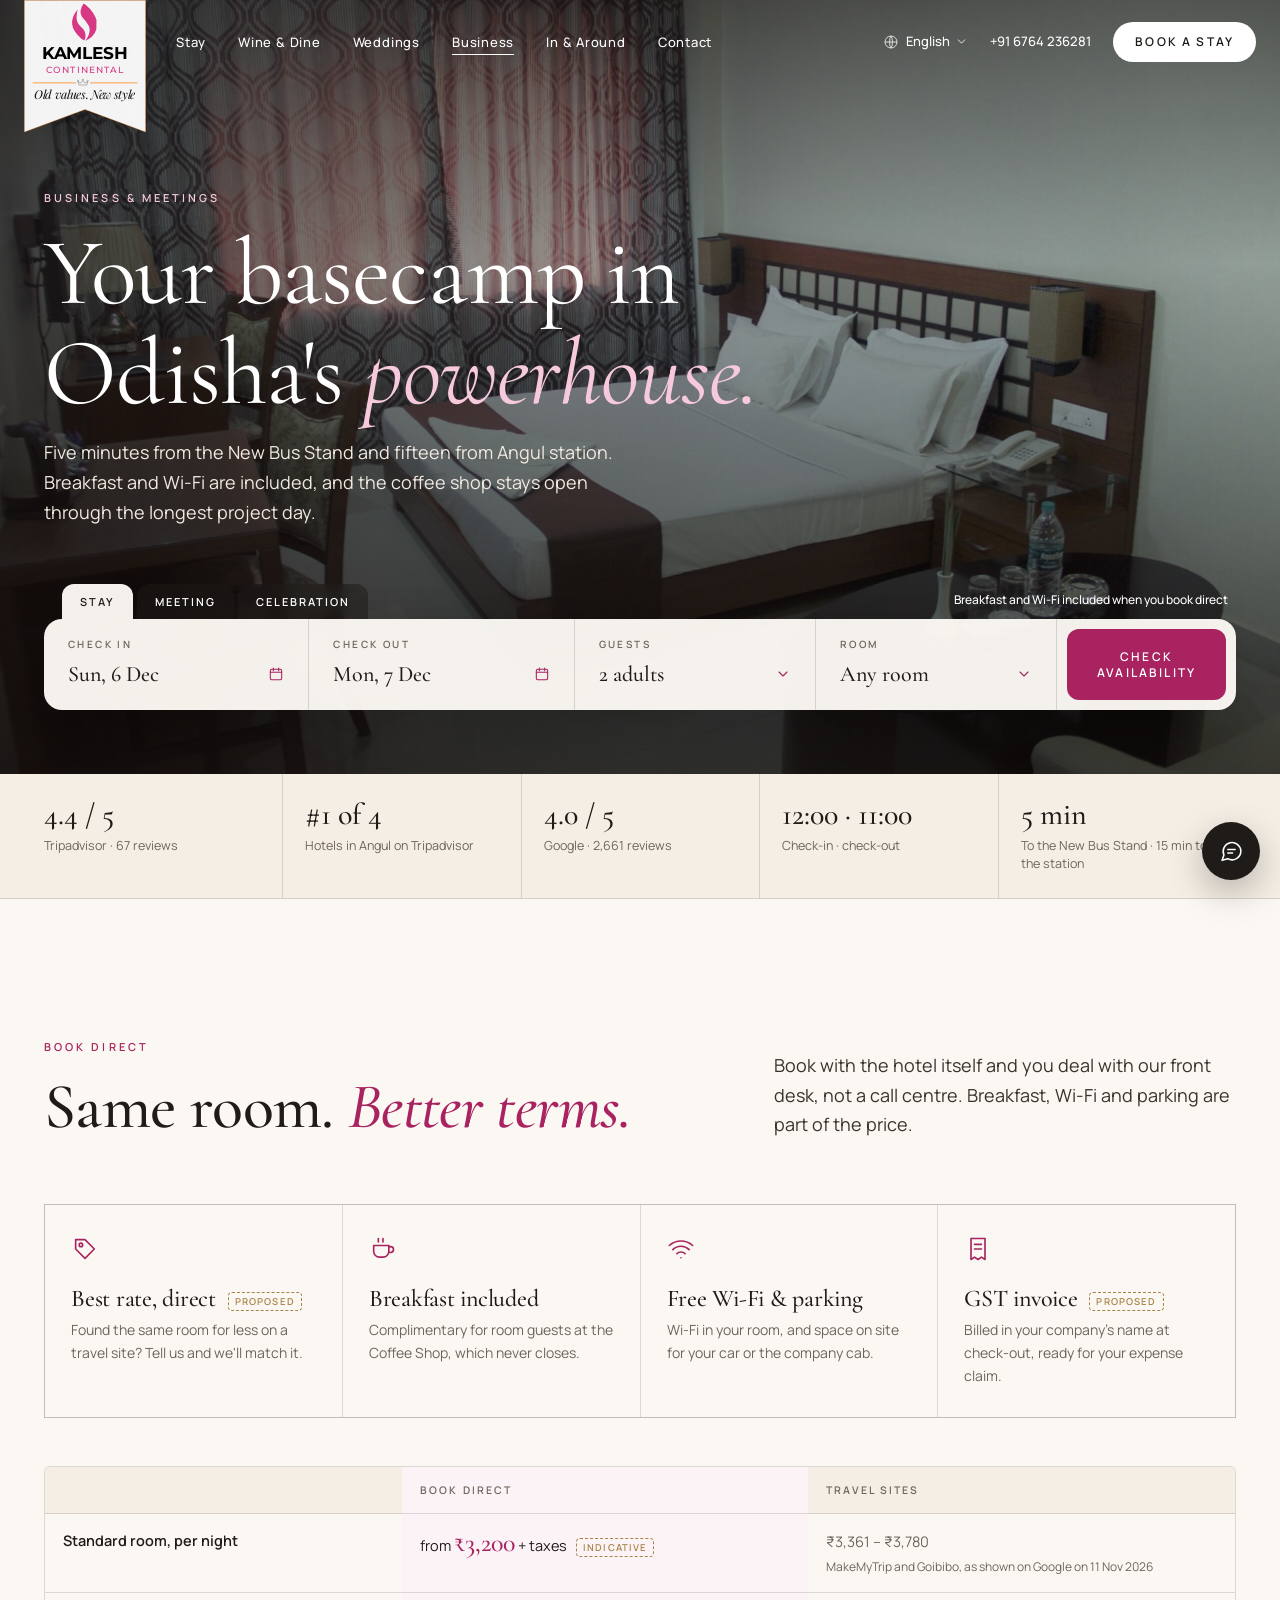
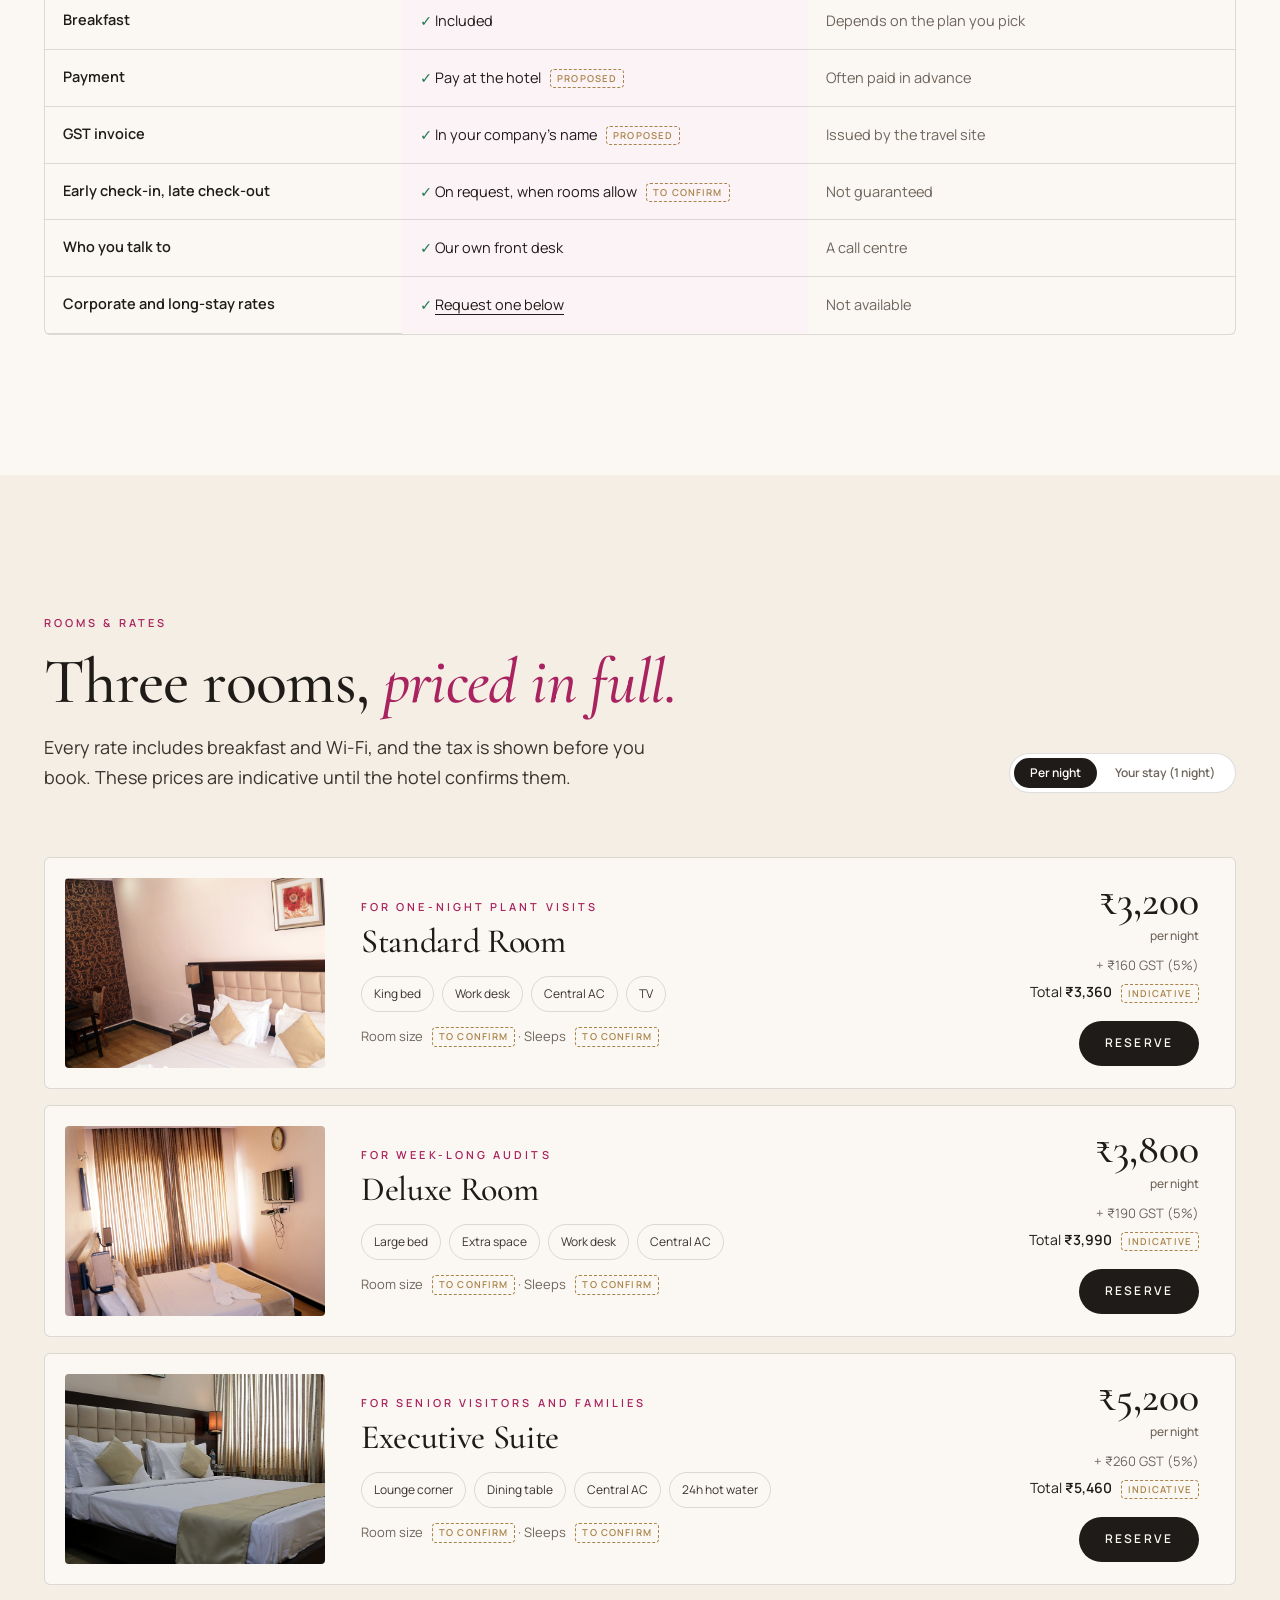
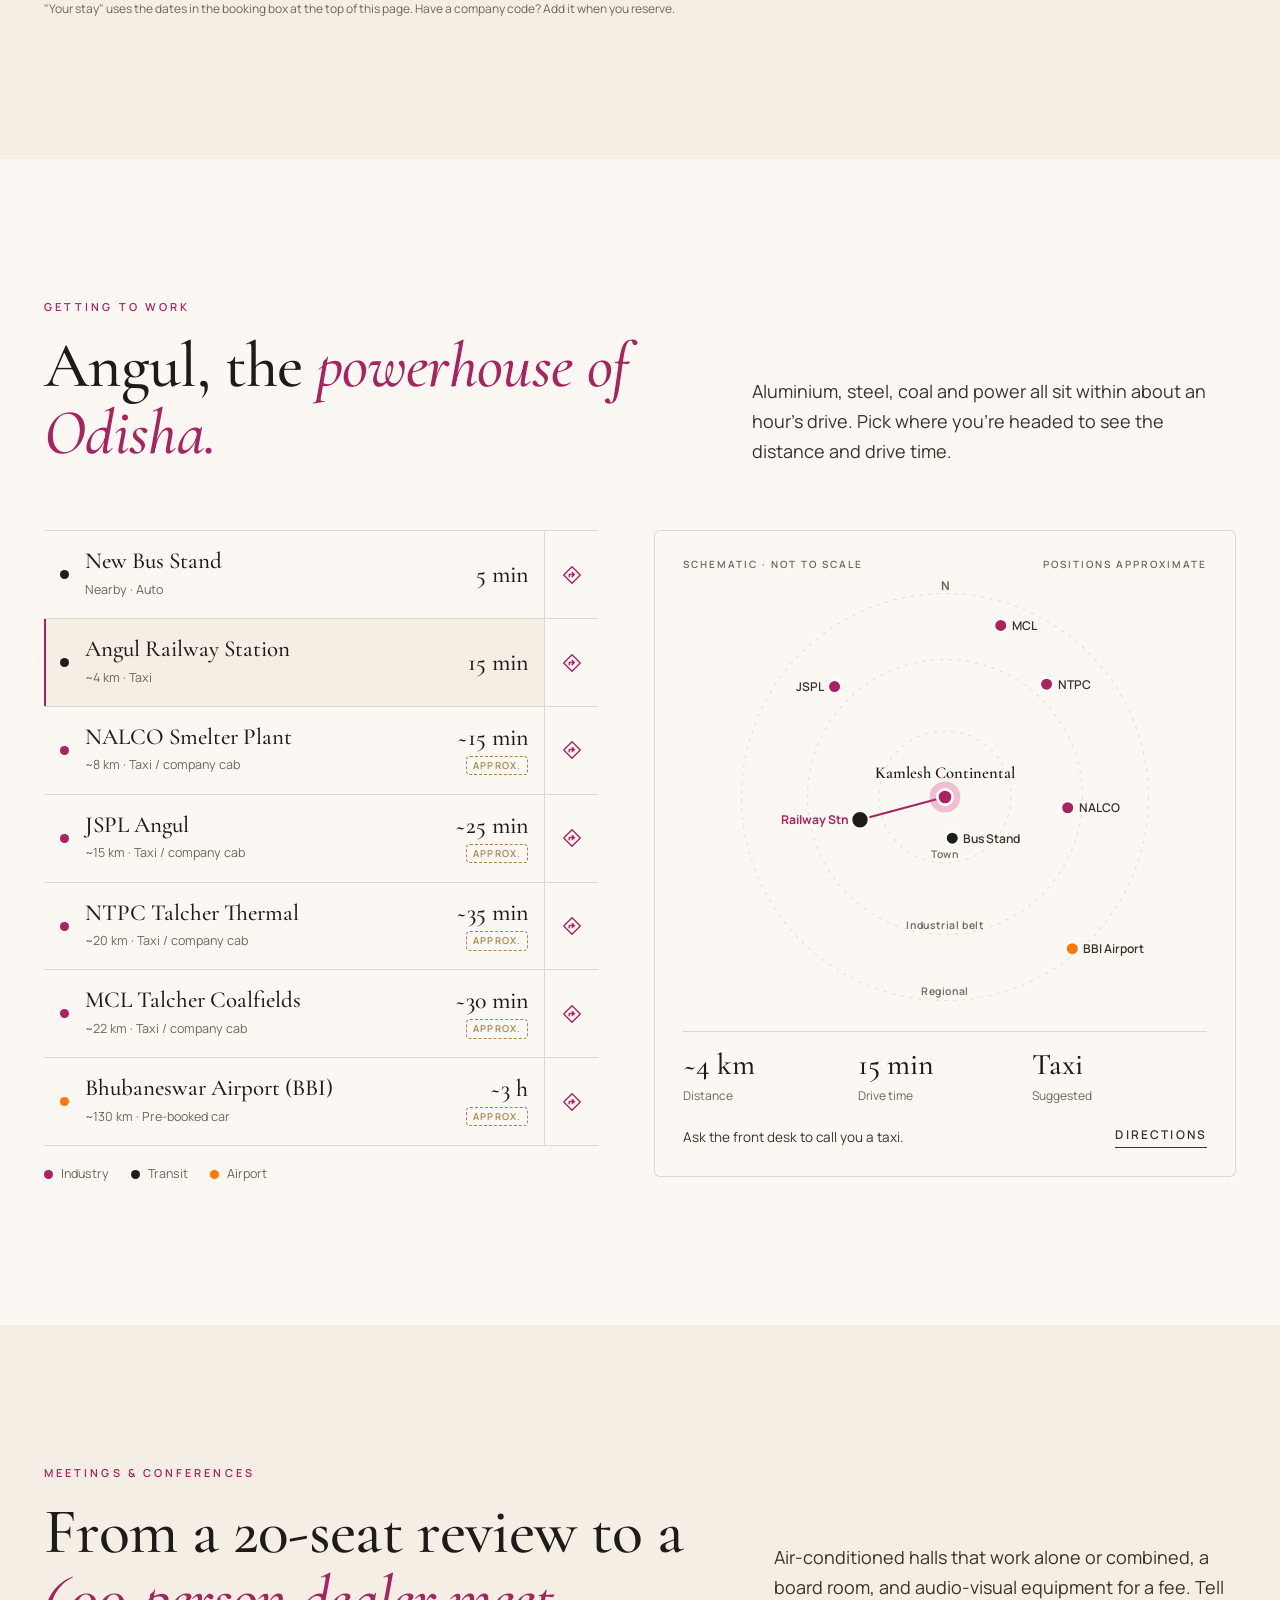
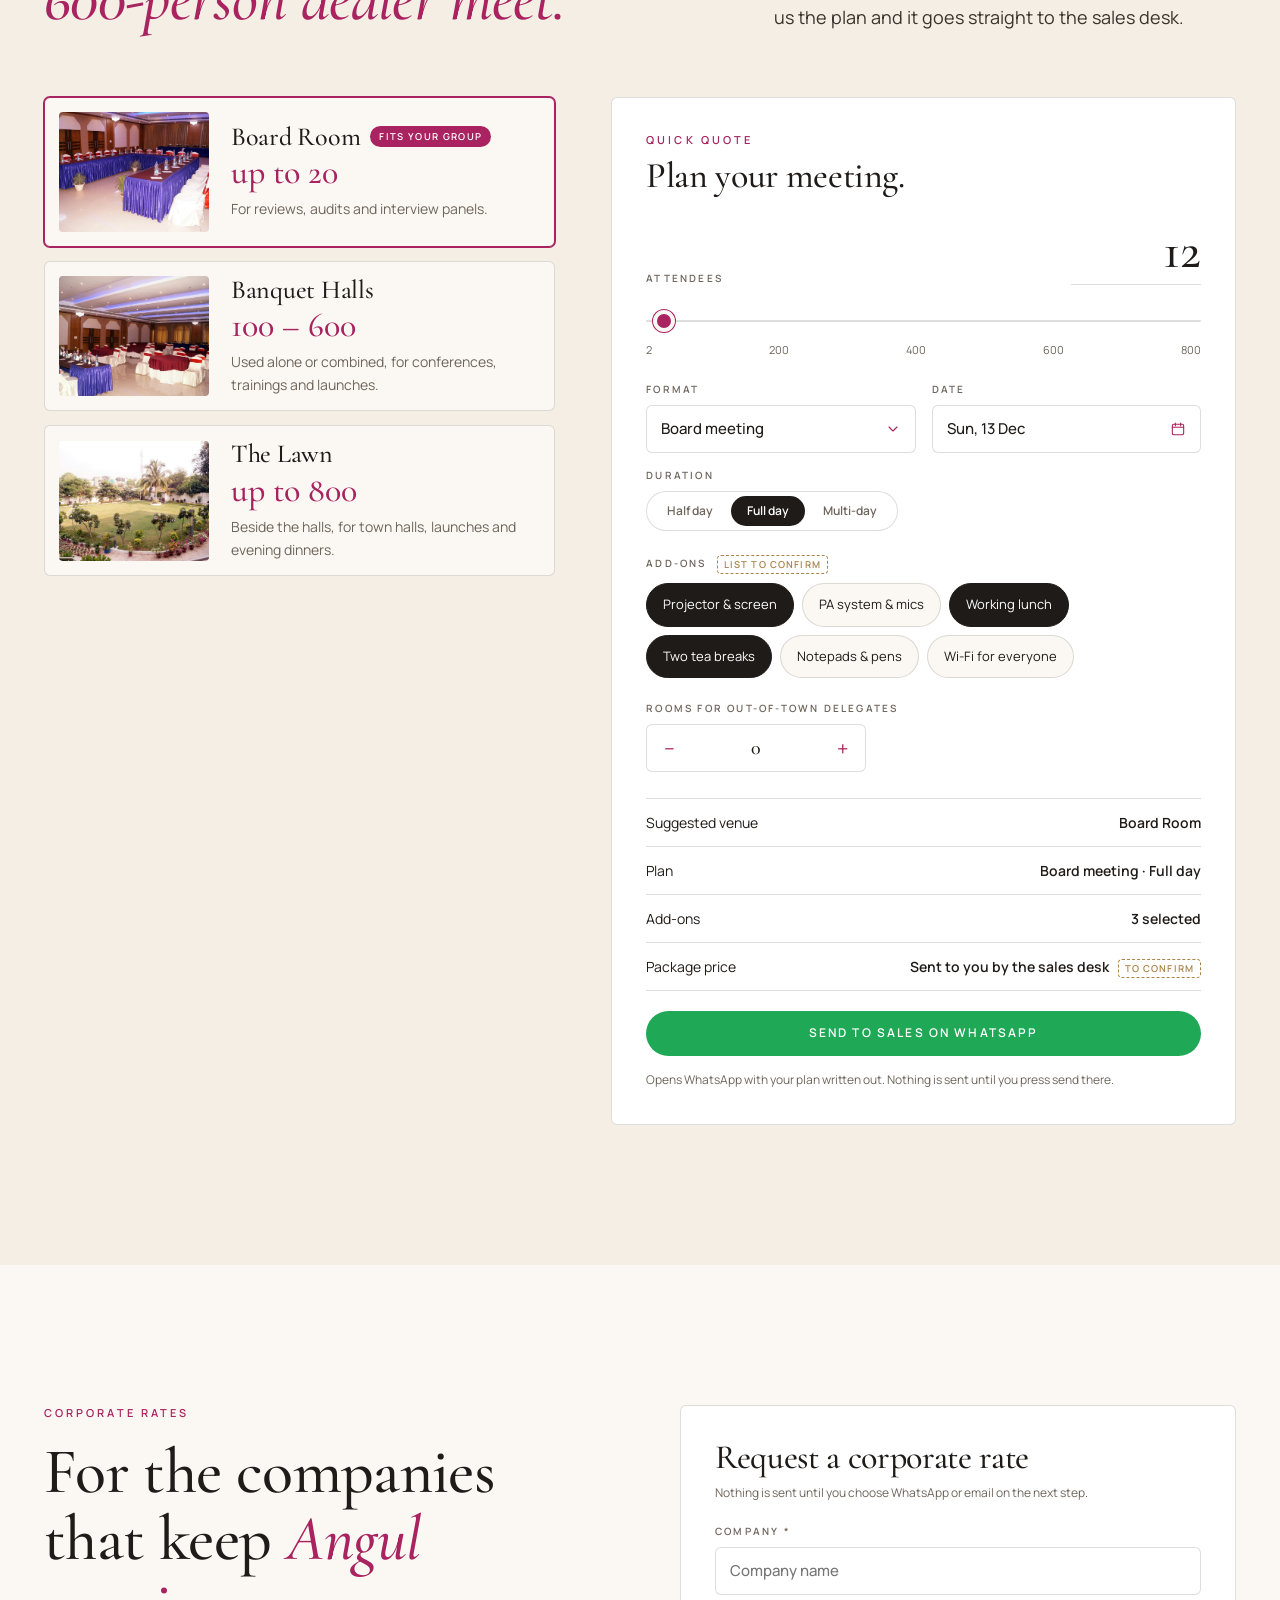
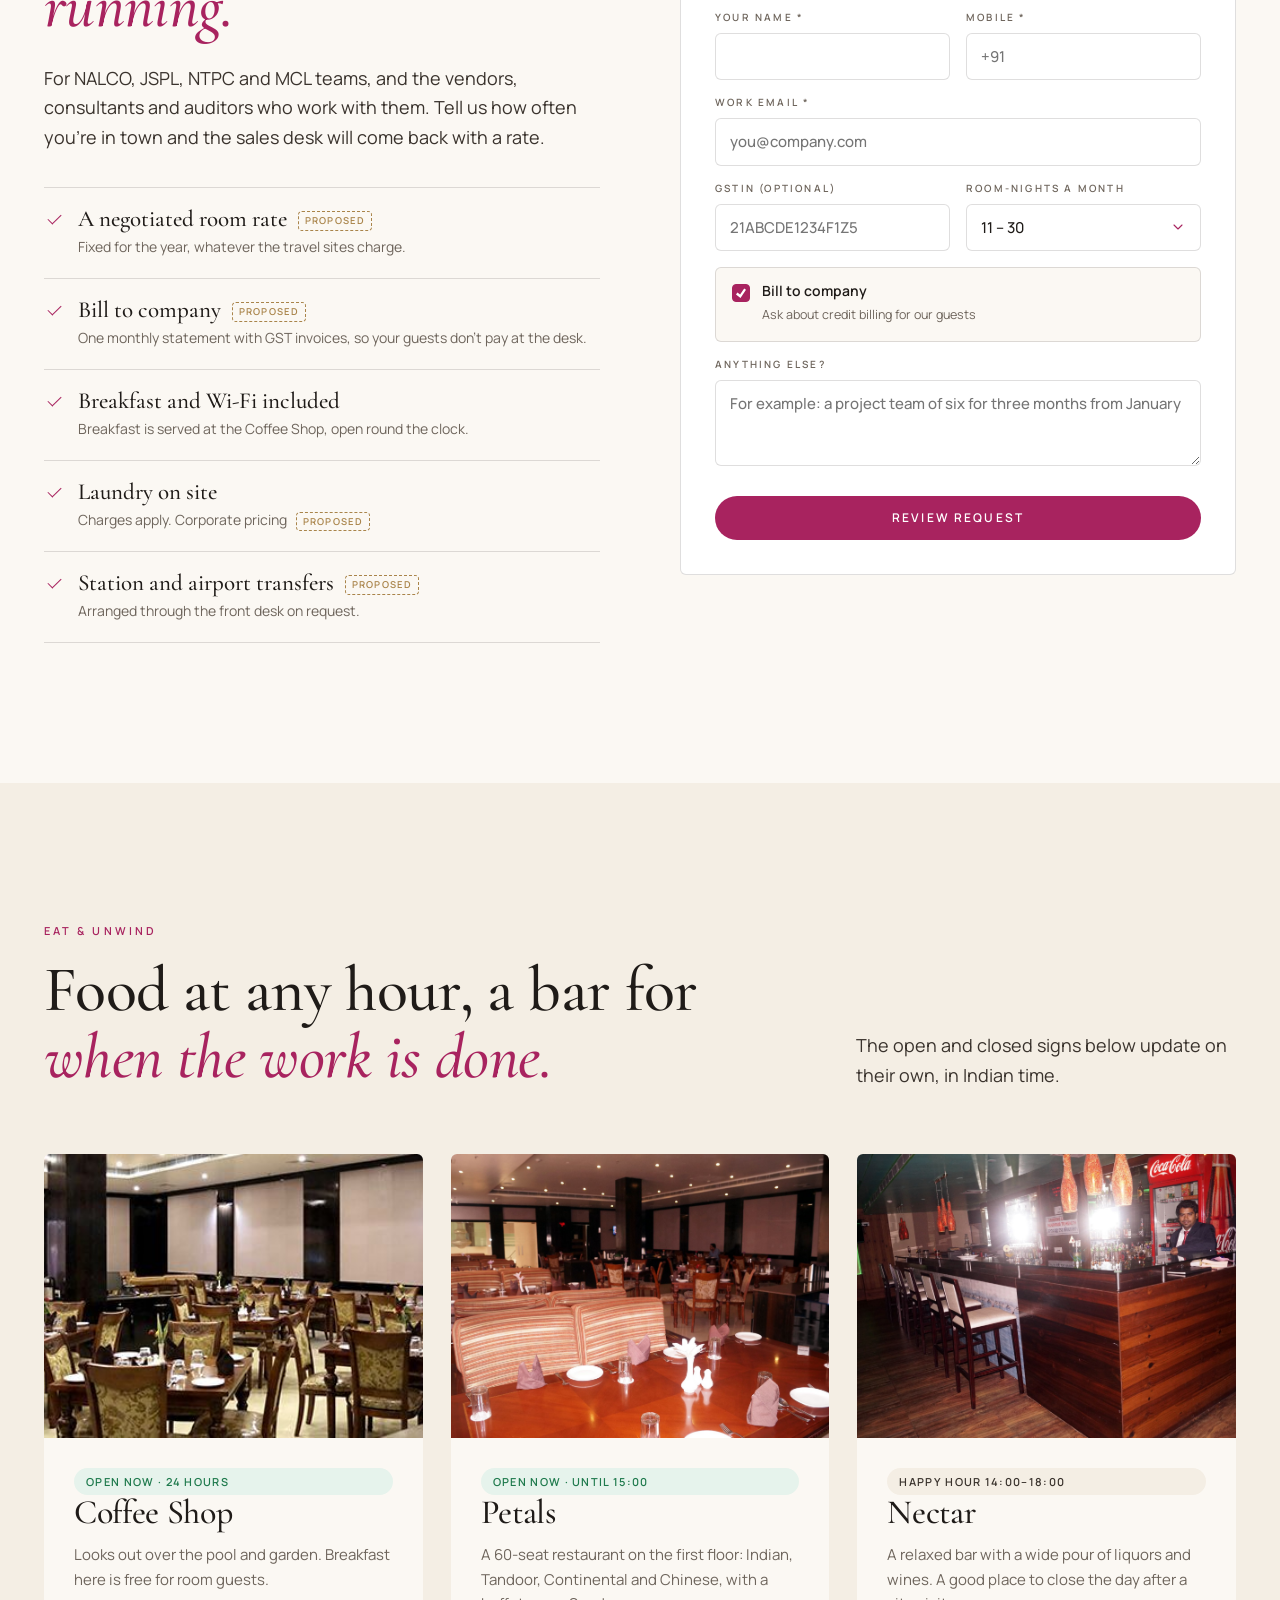
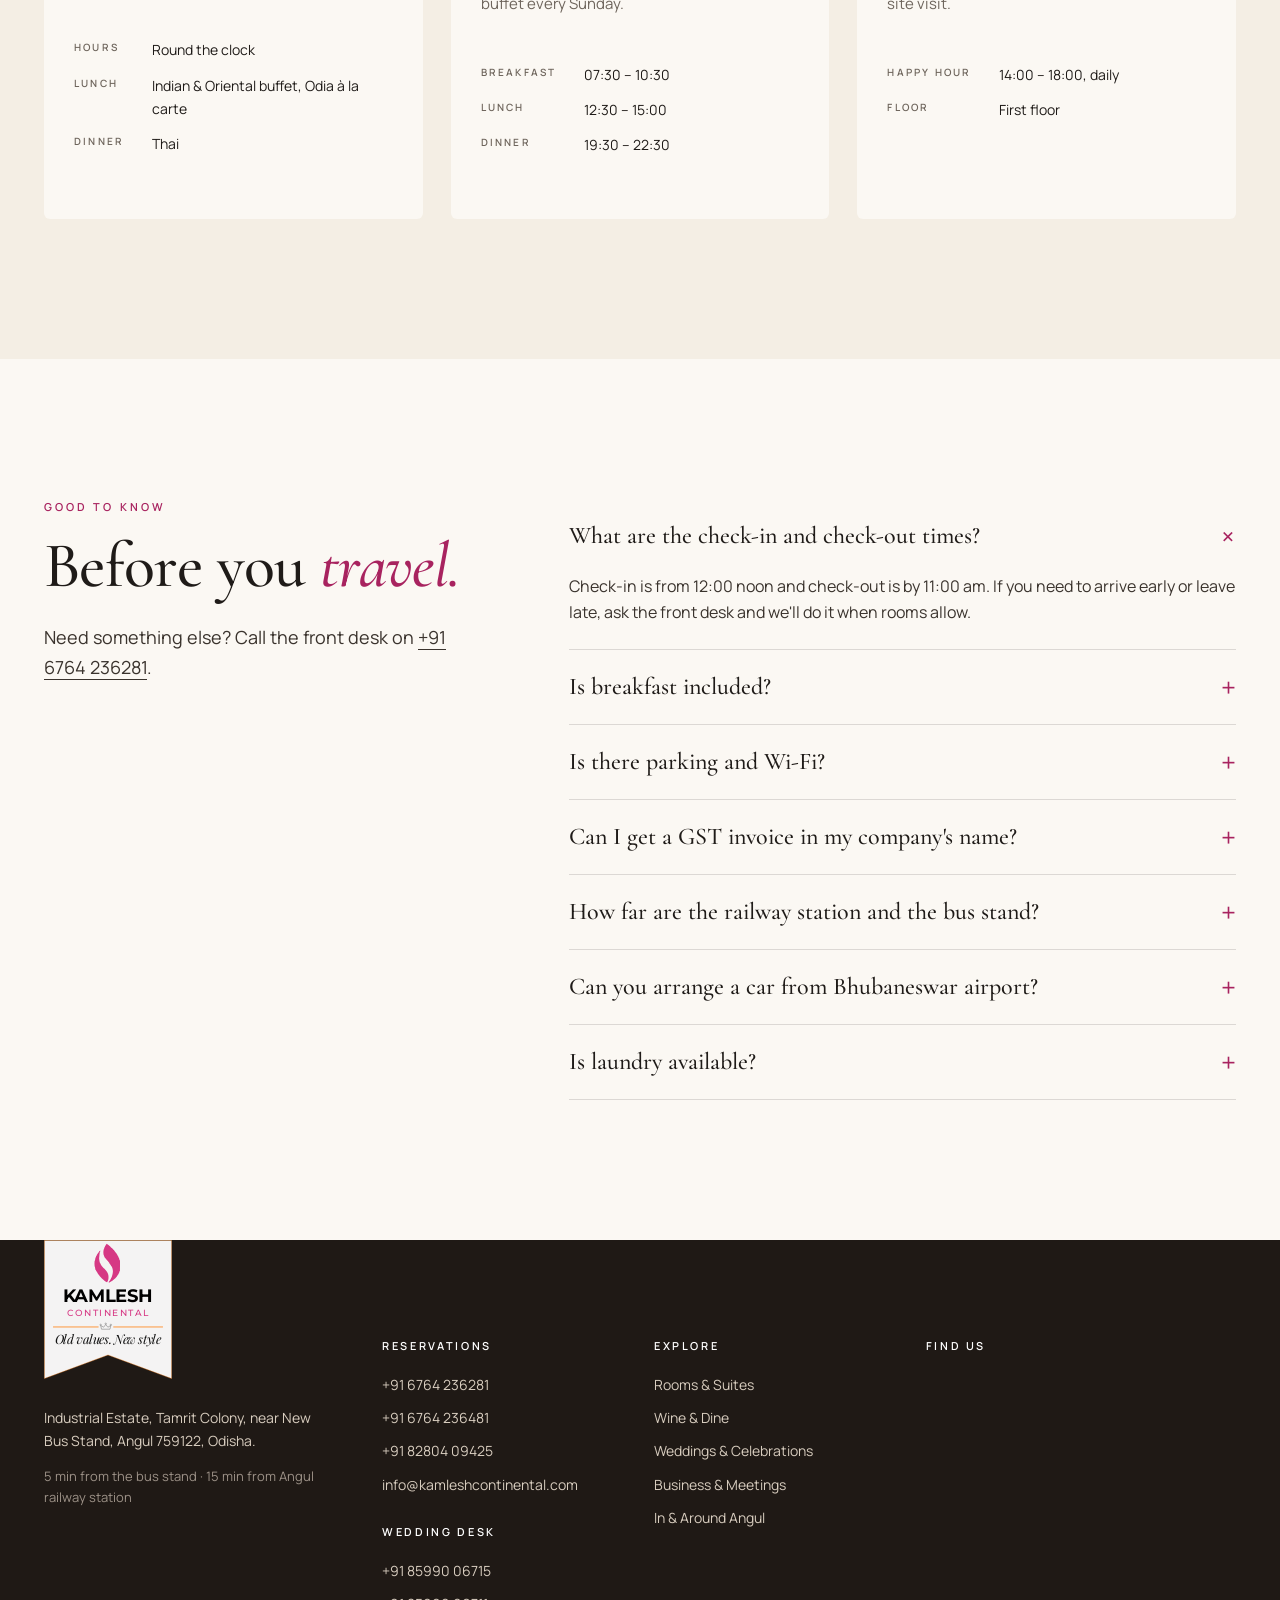
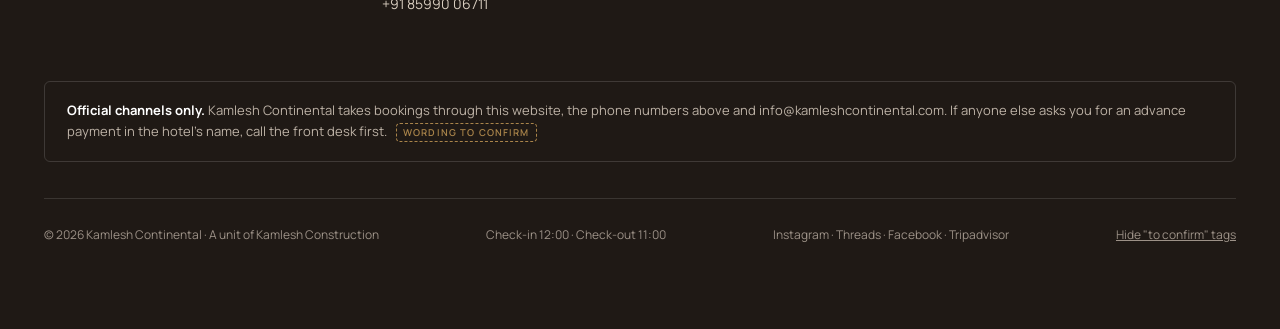
==== commit ab6a9eaf: "Fix incorrect distances and directions to nearby places and industries" ====
--- a/business.html
+++ b/business.html
@@ -374,7 +374,7 @@
       <details><summary>Is there parking and Wi-Fi?</summary><p>Yes. Parking on site and Wi-Fi are both free for guests.</p></details>
       <details><summary>Can I get a GST invoice in my company's name?</summary><p>Share your company name and GSTIN when you book or check in and we'll bill it that way. <span class="tbc">to confirm</span></p></details>
       <details><summary>How far are the railway station and the bus stand?</summary><p>The New Bus Stand is about five minutes away. Angul railway station is about 4 km, roughly fifteen minutes by road.</p></details>
-      <details><summary>Can you arrange a car from Bhubaneswar airport?</summary><p>Bhubaneswar is roughly 150 km away, a drive of three to four hours. Ask reservations to arrange a car. <span class="tbc">to confirm</span></p></details>
+      <details><summary>Can you arrange a car from Bhubaneswar airport?</summary><p>Bhubaneswar is roughly 130 km away, a drive of three to four hours. Ask reservations to arrange a car. <span class="tbc">to confirm</span></p></details>
       <details><summary>Is laundry available?</summary><p>Yes. There's a laundry service, and charges apply.</p></details>
     </div>
   </div>
